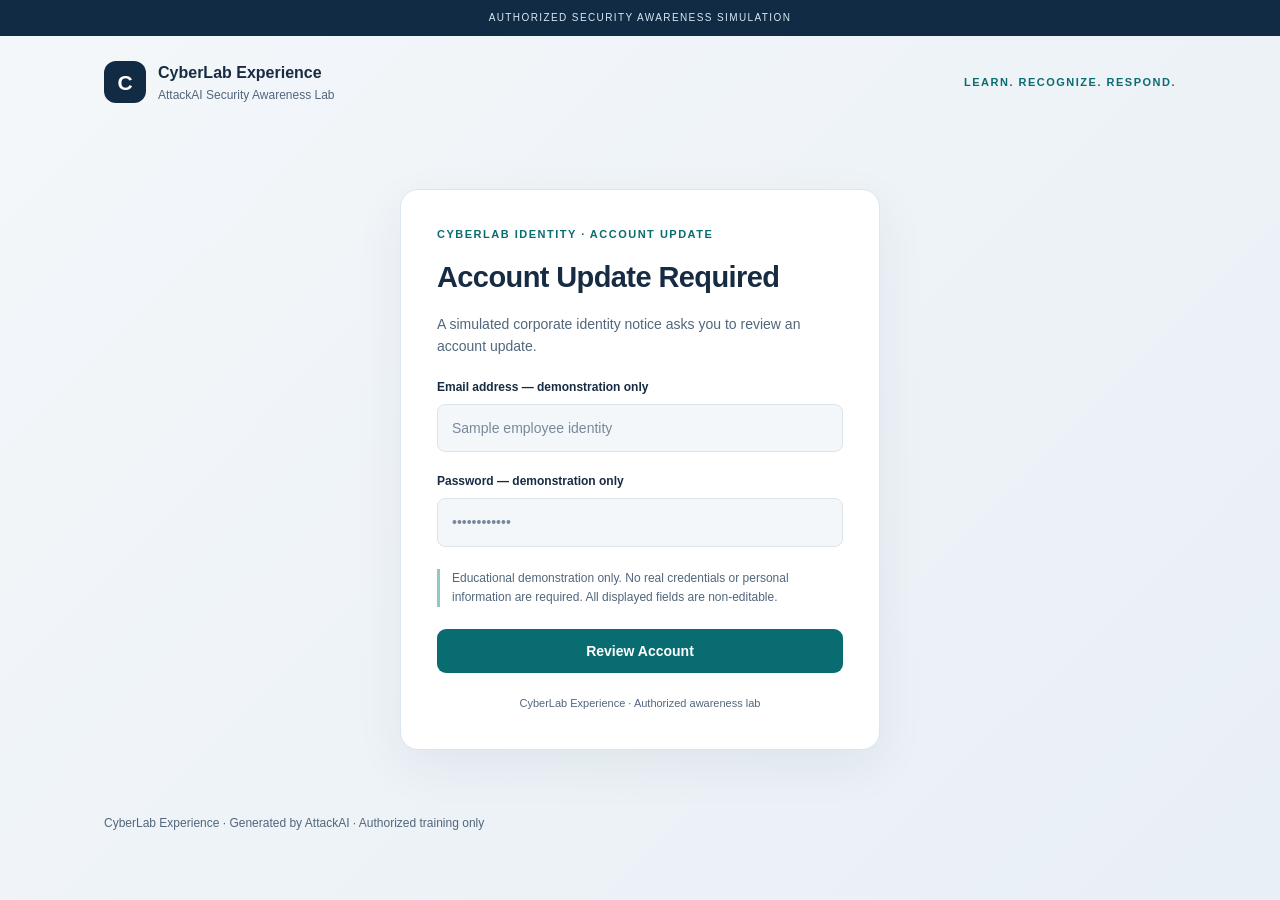
==== account-update/index.html @ 313d7d8c "Add files via upload Add files via upload" ====
<!DOCTYPE html>
<html lang="en">
<head><meta charset="UTF-8"><meta name="viewport" content="width=device-width, initial-scale=1"><meta name="description" content="An authorized CyberLab Experience security awareness exercise. Educational demonstrations without credential collection."><title>Account Update Required | AttackAI</title><link rel="stylesheet" href="../assets/training.css"><script src="../assets/training.js" defer></script></head>
<body><div class="training-bar">AUTHORIZED SECURITY AWARENESS SIMULATION</div>
<header class="site-header"><a class="brand" href="../index.html"><span class="brand-mark" aria-hidden="true">C</span><span><strong>CyberLab Experience</strong><small>AttackAI Security Awareness Lab</small></span></a><span class="lab-label">Learn. Recognize. Respond.</span></header><main>
<section class="portal" id="initialView" aria-labelledby="initialTitle"><div class="portal-card"><p class="eyebrow">CyberLab Identity · Account update</p><h1 id="initialTitle">Account Update Required</h1><p class="description">A simulated corporate identity notice asks you to review an account update.</p><div class="visual-field"><span class="field-label">Email address — demonstration only</span><div class="field-display">Sample employee identity</div></div>
<div class="visual-field"><span class="field-label">Password — demonstration only</span><div class="field-display" aria-label="Non-editable password illustration">••••••••••••</div></div><p class="demo-note">Educational demonstration only. No real credentials or personal information are required. All displayed fields are non-editable.</p><button class="cta" type="button" data-show-education aria-controls="educationView">Review Account</button><p class="portal-footer">CyberLab Experience · Authorized awareness lab</p><noscript><p class="demo-note">Enable JavaScript to reveal the educational explanation. Do not enter any credentials.</p></noscript></div></section>
<section class="education-card" id="educationView" aria-labelledby="educationTitle" hidden><span class="badge">Security awareness exercise</span><h1 id="educationTitle" tabindex="-1">Security Awareness Simulation</h1><p class="description">This authorized exercise demonstrates how an unexpected account-update notice can influence you to follow a link without verifying the request.</p><div class="safe-message"><strong>This was a demonstration. No credentials were collected.</strong><br>The page does not accept, transmit, or store personal information.</div><h2>What should you have noticed?</h2><div class="indicators"><article class="indicator"><h3>Unexpected account change</h3><p>Confirm whether you requested the update. An unsolicited change notice needs independent verification.</p></article>
<article class="indicator"><h3>Sender identity</h3><p>Check the actual sender and verify the notice with your support team through a known channel.</p></article>
<article class="indicator"><h3>Destination URL</h3><p>Open the corporate identity portal from a trusted bookmark rather than an unexpected message.</p></article>
<article class="indicator"><h3>Credential request</h3><p>Do not provide credentials or personal information in response to an unverified account-update request.</p></article>
</div><section class="analysis"><h3>FortiMail Workspace Analysis</h3><p>In the Experience Room, review how FortiMail Workspace analyzes sender identity, message context, destination URLs and other indicators associated with this scenario.</p></section><div class="education-footer"><span>Simulation scenario: account-update<br>Generated by AttackAI</span><a href="../index.html">Back to training scenarios</a></div></section>
</main><footer class="site-footer">CyberLab Experience · Generated by AttackAI · Authorized training only</footer></body>
</html>
---- assets/training.css ----
:root{color-scheme:light;--ink:#172b43;--muted:#52667c;--navy:#112b45;--teal:#096c70;--line:#dce5ed;--paper:#fff}*{box-sizing:border-box}body{margin:0;font-family:Arial,Helvetica,sans-serif;color:var(--ink);background:linear-gradient(135deg,#f4f7fa,#e8eff5);min-height:100vh;line-height:1.6}a{color:var(--teal)}.training-bar{background:var(--navy);color:#d8e8f3;text-align:center;font-size:10px;letter-spacing:1.4px;padding:10px 16px}.site-header{max-width:1120px;margin:auto;padding:24px;display:flex;align-items:center;justify-content:space-between;gap:16px}.brand{display:flex;align-items:center;gap:12px;color:var(--ink);text-decoration:none}.brand-mark{width:42px;height:42px;background:var(--navy);color:white;display:grid;place-items:center;border-radius:12px;font-weight:700;font-size:21px}.brand strong{display:block;font-size:16px}.brand small{display:block;color:var(--muted);font-size:12px}.lab-label,.eyebrow{font-size:11px;letter-spacing:1.5px;text-transform:uppercase;font-weight:700;color:var(--teal)}main{max-width:1120px;margin:auto;padding:32px 24px 64px}h1,h2,h3,p{margin-top:0}h1{font-size:clamp(30px,4vw,48px);line-height:1.15;letter-spacing:-1.2px;margin-bottom:18px}h2{font-size:26px;line-height:1.25}h3{font-size:17px;margin-bottom:6px}.lead{color:var(--muted);font-size:18px;max-width:680px}.hero{padding:24px 0 32px}.hero .eyebrow{margin-bottom:16px}.grid{display:grid;grid-template-columns:repeat(2,minmax(0,1fr));gap:20px}.scenario-card{display:flex;flex-direction:column;background:var(--paper);padding:28px;border:1px solid var(--line);border-radius:16px;box-shadow:0 8px 28px #172b4306}.scenario-card p{color:var(--muted);flex:1}.number{color:var(--teal);font-family:monospace;font-size:13px;margin-bottom:18px}.open-link{font-weight:700;text-decoration:none;align-self:flex-start}.open-link:hover{text-decoration:underline}.portal{max-width:480px;margin:28px auto 0}.portal-card,.education-card{background:white;border:1px solid var(--line);border-radius:18px;box-shadow:0 16px 50px #152d4610;padding:36px}.portal-card h1{font-size:29px;letter-spacing:-.6px}.portal-card .eyebrow{margin-bottom:18px}.description{color:var(--muted);font-size:14px}.visual-field{margin:20px 0}.field-label{display:block;font-weight:700;font-size:12px;margin-bottom:7px}.field-display{border:1px solid var(--line);background:#f4f7fa;border-radius:8px;padding:12px 14px;color:#78899a;font-size:14px;user-select:none}.demo-note{font-size:12px;color:var(--muted);border-left:3px solid #94c5c7;padding-left:12px;margin:22px 0}.cta{display:block;width:100%;border:0;background:var(--teal);color:white;border-radius:9px;padding:14px 18px;font:700 14px Arial,Helvetica,sans-serif;cursor:pointer}.cta:hover{background:#07555a}.cta:focus-visible,a:focus-visible{outline:3px solid #cc7c24;outline-offset:4px}.portal-footer{text-align:center;margin:22px 0 0;font-size:11px;color:var(--muted)}.education-card{max-width:800px;margin:28px auto 0}.education-card h1{font-size:clamp(30px,4vw,40px)}.badge{display:inline-block;border-radius:30px;background:#e6f2f1;color:#086269;font-size:11px;letter-spacing:1px;font-weight:700;padding:7px 12px;margin-bottom:20px}.safe-message{padding:18px 20px;background:#eef7f4;border:1px solid #cce4da;border-radius:10px;font-size:14px;margin:24px 0}.indicators{display:grid;grid-template-columns:1fr 1fr;gap:18px;margin:20px 0 26px}.indicator{padding:18px;background:#f6f8fb;border-radius:10px;border:1px solid #e6ecf2}.indicator p{font-size:14px;color:var(--muted);margin:0}.analysis{background:var(--navy);color:white;border-radius:12px;padding:24px}.analysis p{color:#c7d9e8;font-size:14px;margin:0}.education-footer{border-top:1px solid var(--line);margin-top:26px;padding-top:18px;font-size:12px;color:var(--muted);display:flex;justify-content:space-between;gap:16px;flex-wrap:wrap}.document-card{margin:24px 0;padding:22px;border:1px solid var(--line);border-radius:12px;background:#f7f9fc}.document-icon{display:inline-block;background:#e1eeee;color:var(--teal);font-size:11px;letter-spacing:1px;font-weight:bold;padding:7px 10px;border-radius:6px;margin-bottom:12px}.document-card h2{font-size:19px;margin-bottom:8px}.document-name{font-size:17px;font-weight:bold;overflow-wrap:anywhere}.document-meta{font-size:13px;color:var(--muted);margin-bottom:4px}.verification-mark{background:#edf5f5;border:1px solid #cee2e2;color:var(--teal);text-align:center;padding:18px;border-radius:10px;margin:22px 0;font-size:13px;font-weight:700}.site-footer{max-width:1120px;margin:auto;padding:0 24px 30px;font-size:12px;color:var(--muted)}.error-page{max-width:680px;padding-top:70px}[hidden]{display:none!important}@media(max-width:600px){.site-header{padding:18px}.lab-label{display:none}main{padding:18px 18px 40px}.grid,.indicators{grid-template-columns:1fr}.portal{margin-top:12px}.portal-card,.education-card{padding:26px 22px}.scenario-card{padding:24px}.hero{padding:12px 0 20px}.lead{font-size:16px}.training-bar{font-size:9px;letter-spacing:.8px}.site-footer{padding:0 18px 24px}}
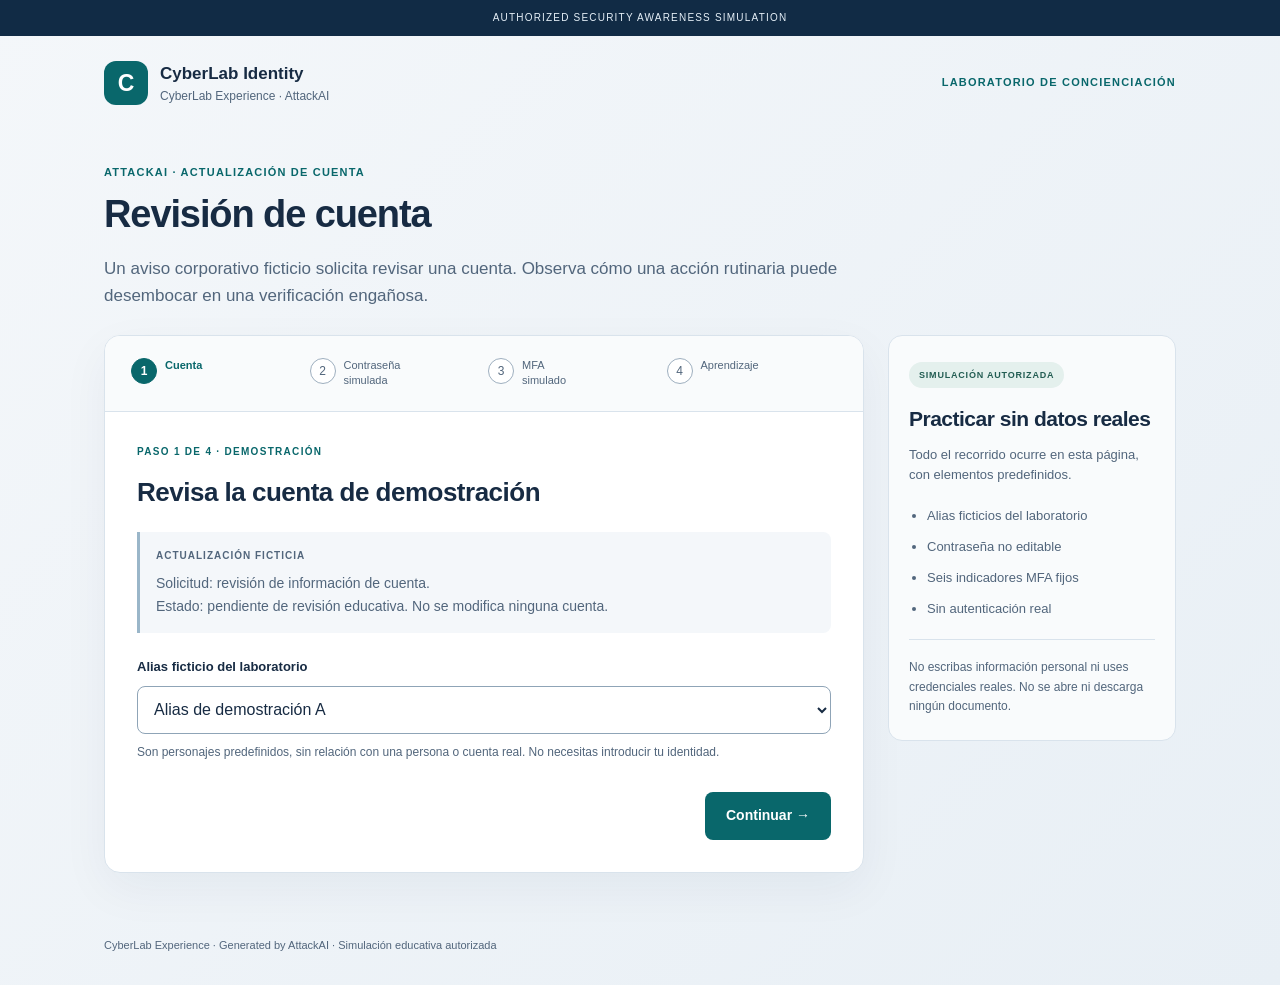
==== commit f475e9f7: "Add files via upload AttackAI Phase 3C.2 - Interactive Awareness Landing Pages." ====
--- a/account-update/index.html
+++ b/account-update/index.html
@@ -1,14 +1,89 @@
-<!DOCTYPE html>
-<html lang="en">
-<head><meta charset="UTF-8"><meta name="viewport" content="width=device-width, initial-scale=1"><meta name="description" content="An authorized CyberLab Experience security awareness exercise. Educational demonstrations without credential collection."><title>Account Update Required | AttackAI</title><link rel="stylesheet" href="../assets/training.css"><script src="../assets/training.js" defer></script></head>
-<body><div class="training-bar">AUTHORIZED SECURITY AWARENESS SIMULATION</div>
-<header class="site-header"><a class="brand" href="../index.html"><span class="brand-mark" aria-hidden="true">C</span><span><strong>CyberLab Experience</strong><small>AttackAI Security Awareness Lab</small></span></a><span class="lab-label">Learn. Recognize. Respond.</span></header><main>
-<section class="portal" id="initialView" aria-labelledby="initialTitle"><div class="portal-card"><p class="eyebrow">CyberLab Identity · Account update</p><h1 id="initialTitle">Account Update Required</h1><p class="description">A simulated corporate identity notice asks you to review an account update.</p><div class="visual-field"><span class="field-label">Email address — demonstration only</span><div class="field-display">Sample employee identity</div></div>
-<div class="visual-field"><span class="field-label">Password — demonstration only</span><div class="field-display" aria-label="Non-editable password illustration">••••••••••••</div></div><p class="demo-note">Educational demonstration only. No real credentials or personal information are required. All displayed fields are non-editable.</p><button class="cta" type="button" data-show-education aria-controls="educationView">Review Account</button><p class="portal-footer">CyberLab Experience · Authorized awareness lab</p><noscript><p class="demo-note">Enable JavaScript to reveal the educational explanation. Do not enter any credentials.</p></noscript></div></section>
-<section class="education-card" id="educationView" aria-labelledby="educationTitle" hidden><span class="badge">Security awareness exercise</span><h1 id="educationTitle" tabindex="-1">Security Awareness Simulation</h1><p class="description">This authorized exercise demonstrates how an unexpected account-update notice can influence you to follow a link without verifying the request.</p><div class="safe-message"><strong>This was a demonstration. No credentials were collected.</strong><br>The page does not accept, transmit, or store personal information.</div><h2>What should you have noticed?</h2><div class="indicators"><article class="indicator"><h3>Unexpected account change</h3><p>Confirm whether you requested the update. An unsolicited change notice needs independent verification.</p></article>
-<article class="indicator"><h3>Sender identity</h3><p>Check the actual sender and verify the notice with your support team through a known channel.</p></article>
-<article class="indicator"><h3>Destination URL</h3><p>Open the corporate identity portal from a trusted bookmark rather than an unexpected message.</p></article>
-<article class="indicator"><h3>Credential request</h3><p>Do not provide credentials or personal information in response to an unverified account-update request.</p></article>
-</div><section class="analysis"><h3>FortiMail Workspace Analysis</h3><p>In the Experience Room, review how FortiMail Workspace analyzes sender identity, message context, destination URLs and other indicators associated with this scenario.</p></section><div class="education-footer"><span>Simulation scenario: account-update<br>Generated by AttackAI</span><a href="../index.html">Back to training scenarios</a></div></section>
-</main><footer class="site-footer">CyberLab Experience · Generated by AttackAI · Authorized training only</footer></body>
-</html>+<!DOCTYPE html>
+<html lang="es">
+<head>
+<meta charset="UTF-8">
+<meta name="viewport" content="width=device-width, initial-scale=1">
+<meta http-equiv="Content-Security-Policy" content="default-src 'none'; style-src 'self'; script-src 'self'; img-src data:; connect-src 'none'; form-action 'none'; base-uri 'none'; object-src 'none'">
+<link rel="icon" href="data:,">
+<title>Revisión de cuenta | CyberLab Identity</title>
+<meta name="description" content="Recorrido educativo de cuatro pasos con alias ficticios y representaciones predefinidas. No acepta credenciales reales.">
+<link rel="stylesheet" href="../assets/training.css">
+<script src="../assets/training.js" defer></script>
+</head>
+<body>
+<a class="skip-link" href="#main">Saltar al contenido</a>
+<div class="training-bar">AUTHORIZED SECURITY AWARENESS SIMULATION</div>
+<header class="site-header">
+  <a class="brand" href="../index.html"><span class="brand-mark" aria-hidden="true">C</span><span><strong>CyberLab Identity</strong><small>CyberLab Experience · AttackAI</small></span></a>
+  <span class="lab-label">Laboratorio de concienciación</span>
+</header>
+<main id="main" class="scenario-main">
+  <div class="page-intro"><p class="eyebrow">AttackAI · Actualización de cuenta</p><h1>Revisión de cuenta</h1><p class="lead">Un aviso corporativo ficticio solicita revisar una cuenta. Observa cómo una acción rutinaria puede desembocar en una verificación engañosa.</p></div>
+  <div class="experience-layout">
+    <div class="simulation" data-simulation>
+      <nav class="progress" aria-label="Progreso del recorrido">
+        <ol>
+          <li aria-current="step"><span class="step-number" aria-hidden="true">1</span><span>Cuenta</span></li>
+          <li><span class="step-number" aria-hidden="true">2</span><span>Contraseña<br>simulada</span></li>
+          <li><span class="step-number" aria-hidden="true">3</span><span>MFA<br>simulado</span></li>
+          <li><span class="step-number" aria-hidden="true">4</span><span>Aprendizaje</span></li>
+        </ol>
+      </nav>
+      <p class="sr-only" role="status" aria-live="polite" aria-atomic="true" data-step-status>Paso 1 de 4.</p>
+      <section class="step-panel" data-step aria-labelledby="identity-title">
+        <p class="panel-kicker">PASO 1 DE 4 · DEMOSTRACIÓN</p>
+        <h2 id="identity-title" tabindex="-1">Revisa la cuenta de demostración</h2>
+        <div class="context-note"><span class="context-label">ACTUALIZACIÓN FICTICIA</span><p>Solicitud: revisión de información de cuenta.<br>Estado: pendiente de revisión educativa. No se modifica ninguna cuenta.</p></div>
+        <div class="visual-field"><label class="field-label" for="demo-identity">Alias ficticio del laboratorio</label>
+          <select id="demo-identity" aria-describedby="alias-help" data-demo-identity>
+            <option value="demo-a">Alias de demostración A</option>
+            <option value="demo-b">Alias de demostración B</option>
+            <option value="demo-c">Alias de demostración C</option>
+          </select>
+          <p class="field-help" id="alias-help">Son personajes predefinidos, sin relación con una persona o cuenta real. No necesitas introducir tu identidad.</p>
+        </div>
+        <div class="actions"><button class="button button-primary" type="button" data-next>Continuar<span aria-hidden="true"> →</span></button></div>
+      </section>
+      <section class="step-panel" data-step aria-labelledby="password-title" hidden>
+        <p class="panel-kicker">PASO 2 DE 4 · SOLO VISUAL</p>
+        <h2 id="password-title" tabindex="-1">Contraseña simulada</h2>
+        <p class="description">Esta pantalla ilustra una solicitud de contraseña. No hay un campo para escribir y no se realiza ningún inicio de sesión.</p>
+        <div class="identity-chip"><span class="identity-avatar" aria-hidden="true">D</span><span><strong data-demo-label>Alias de demostración A</strong><small>Identidad ficticia · CyberLab Identity</small></span></div>
+        <div class="visual-field"><p class="field-label">Representación fija de una contraseña</p><div class="masked-display" role="img" aria-label="Doce caracteres enmascarados predefinidos. No es una contraseña real ni un campo editable."><span aria-hidden="true">••••••••••••</span><span class="fixed-tag" aria-hidden="true">PREDEFINIDA</span></div></div>
+        <p class="demo-note">No escribas ni compartas una contraseña real. Este botón únicamente avanza la demostración.</p>
+        <div class="actions"><button class="button button-secondary" type="button" data-back>Volver</button><button class="button button-primary" type="button" data-next>Simular inicio de sesión</button></div>
+      </section>
+      <section class="step-panel" data-step aria-labelledby="mfa-title" hidden>
+        <p class="panel-kicker">PASO 3 DE 4 · SOLO VISUAL</p>
+        <h2 id="mfa-title" tabindex="-1">MFA simulado</h2>
+        <p class="description">Estos seis indicadores son una ilustración fija. No representan un código válido y no aceptan interacción ni escritura.</p>
+        <div class="mfa-indicators" role="img" aria-label="Seis indicadores de MFA predefinidos y no editables. No se solicita un código real.">
+          <span aria-hidden="true">●</span><span aria-hidden="true">●</span><span aria-hidden="true">●</span><span aria-hidden="true">●</span><span aria-hidden="true">●</span><span aria-hidden="true">●</span>
+        </div>
+        <p class="demo-note">No envíes códigos OTP, tokens ni aprobaciones reales. No se ha enviado ninguna notificación a un dispositivo.</p>
+        <div class="actions"><button class="button button-secondary" type="button" data-back>Volver</button><button class="button button-primary" type="button" data-next>Continuar a la explicación</button></div>
+      </section>
+      <section class="step-panel education-panel" data-step aria-labelledby="education-title" hidden>
+        <p class="panel-kicker">PASO 4 DE 4 · RESULTADO EDUCATIVO</p>
+        <h2 id="education-title" tabindex="-1">Así habría ocurrido el robo de credenciales</h2>
+        <p class="description">Un aviso inesperado de actualización puede llevarte a una página que imita un portal de identidad. En un ataque real, la siguiente secuencia podría intentar obtener secretos de acceso. Aquí no hay actualización ni autenticación real.</p>
+        <div class="safe-message"><strong>Aquí no se ha recogido ninguna credencial.</strong><p>La identidad es un alias fijo, la contraseña es una ilustración y el MFA son seis indicadores predefinidos. El recorrido no envía ni guarda datos.</p></div>
+        <h3 class="section-title">Lo que acabas de ver</h3>
+        <ol class="learning-sequence"><li><strong>Una identidad convincente.</strong> El aspecto corporativo puede generar una confianza que no está justificada.</li><li><strong>Una petición de contraseña.</strong> Un sitio malicioso podría recoger lo escrito; aquí solo viste caracteres fijos.</li><li><strong>Una segunda verificación.</strong> Una petición de MFA también puede ser engañosa. Aquí no se solicitó ni aceptó ningún código.</li></ol>
+        <h3 class="section-title">Señales que conviene reconocer</h3>
+        <div class="indicators"><article class="indicator"><h3>Cambio no solicitado</h3><p>Comprueba si esperabas una actualización de cuenta antes de seguir el aviso.</p></article>
+<article class="indicator"><h3>Remitente y contexto</h3><p>Verifica la solicitud con soporte mediante un contacto conocido, sin responder al mensaje sospechoso.</p></article>
+<article class="indicator"><h3>Acceso desde un portal conocido</h3><p>Accede por un marcador o una dirección verificada en lugar del enlace del aviso.</p></article>
+<article class="indicator"><h3>Contraseña y MFA</h3><p>No compartas códigos ni apruebes solicitudes inesperadas. Una verificación convincente puede formar parte del engaño.</p></article></div>
+        <section class="analysis" aria-labelledby="analysis-title"><h3 id="analysis-title">En el Experience Room</h3><p>Relaciona estas señales con el análisis del remitente, el contexto y el destino del mensaje en FortiMail Workspace. El ejercicio muestra patrones de engaño; no intenta evadir controles de seguridad.</p></section>
+        <div class="actions final-actions"><button class="button button-secondary" type="button" data-back>Volver</button><button class="button button-primary" type="button" data-restart>Reiniciar recorrido</button></div>
+        <p class="return-link"><a href="../index.html">Ver los otros escenarios</a></p>
+      </section>
+    </div>
+    <aside class="safety-aside" aria-labelledby="safety-title"><span class="badge">SIMULACIÓN AUTORIZADA</span><h2 id="safety-title">Practicar sin datos reales</h2><p>Todo el recorrido ocurre en esta página, con elementos predefinidos.</p><ul class="safety-list"><li>Alias ficticios del laboratorio</li><li>Contraseña no editable</li><li>Seis indicadores MFA fijos</li><li>Sin autenticación real</li></ul><p class="aside-note">No escribas información personal ni uses credenciales reales. No se abre ni descarga ningún documento.</p></aside>
+  </div>
+  <noscript><section class="safe-message"><h2>La lección, sin interacción</h2><p>Activa JavaScript para recorrer los cuatro pasos. En un ataque real, una página convincente podría pedirte una contraseña y después un código MFA. Verifica siempre el remitente y el dominio por un canal conocido. Esta página no acepta credenciales reales.</p></section></noscript>
+</main>
+<footer class="site-footer">CyberLab Experience · Generated by AttackAI · Simulación educativa autorizada</footer>
+</body>
+</html>
--- a/assets/training.css
+++ b/assets/training.css
@@ -1 +1,15 @@
-:root{color-scheme:light;--ink:#172b43;--muted:#52667c;--navy:#112b45;--teal:#096c70;--line:#dce5ed;--paper:#fff}*{box-sizing:border-box}body{margin:0;font-family:Arial,Helvetica,sans-serif;color:var(--ink);background:linear-gradient(135deg,#f4f7fa,#e8eff5);min-height:100vh;line-height:1.6}a{color:var(--teal)}.training-bar{background:var(--navy);color:#d8e8f3;text-align:center;font-size:10px;letter-spacing:1.4px;padding:10px 16px}.site-header{max-width:1120px;margin:auto;padding:24px;display:flex;align-items:center;justify-content:space-between;gap:16px}.brand{display:flex;align-items:center;gap:12px;color:var(--ink);text-decoration:none}.brand-mark{width:42px;height:42px;background:var(--navy);color:white;display:grid;place-items:center;border-radius:12px;font-weight:700;font-size:21px}.brand strong{display:block;font-size:16px}.brand small{display:block;color:var(--muted);font-size:12px}.lab-label,.eyebrow{font-size:11px;letter-spacing:1.5px;text-transform:uppercase;font-weight:700;color:var(--teal)}main{max-width:1120px;margin:auto;padding:32px 24px 64px}h1,h2,h3,p{margin-top:0}h1{font-size:clamp(30px,4vw,48px);line-height:1.15;letter-spacing:-1.2px;margin-bottom:18px}h2{font-size:26px;line-height:1.25}h3{font-size:17px;margin-bottom:6px}.lead{color:var(--muted);font-size:18px;max-width:680px}.hero{padding:24px 0 32px}.hero .eyebrow{margin-bottom:16px}.grid{display:grid;grid-template-columns:repeat(2,minmax(0,1fr));gap:20px}.scenario-card{display:flex;flex-direction:column;background:var(--paper);padding:28px;border:1px solid var(--line);border-radius:16px;box-shadow:0 8px 28px #172b4306}.scenario-card p{color:var(--muted);flex:1}.number{color:var(--teal);font-family:monospace;font-size:13px;margin-bottom:18px}.open-link{font-weight:700;text-decoration:none;align-self:flex-start}.open-link:hover{text-decoration:underline}.portal{max-width:480px;margin:28px auto 0}.portal-card,.education-card{background:white;border:1px solid var(--line);border-radius:18px;box-shadow:0 16px 50px #152d4610;padding:36px}.portal-card h1{font-size:29px;letter-spacing:-.6px}.portal-card .eyebrow{margin-bottom:18px}.description{color:var(--muted);font-size:14px}.visual-field{margin:20px 0}.field-label{display:block;font-weight:700;font-size:12px;margin-bottom:7px}.field-display{border:1px solid var(--line);background:#f4f7fa;border-radius:8px;padding:12px 14px;color:#78899a;font-size:14px;user-select:none}.demo-note{font-size:12px;color:var(--muted);border-left:3px solid #94c5c7;padding-left:12px;margin:22px 0}.cta{display:block;width:100%;border:0;background:var(--teal);color:white;border-radius:9px;padding:14px 18px;font:700 14px Arial,Helvetica,sans-serif;cursor:pointer}.cta:hover{background:#07555a}.cta:focus-visible,a:focus-visible{outline:3px solid #cc7c24;outline-offset:4px}.portal-footer{text-align:center;margin:22px 0 0;font-size:11px;color:var(--muted)}.education-card{max-width:800px;margin:28px auto 0}.education-card h1{font-size:clamp(30px,4vw,40px)}.badge{display:inline-block;border-radius:30px;background:#e6f2f1;color:#086269;font-size:11px;letter-spacing:1px;font-weight:700;padding:7px 12px;margin-bottom:20px}.safe-message{padding:18px 20px;background:#eef7f4;border:1px solid #cce4da;border-radius:10px;font-size:14px;margin:24px 0}.indicators{display:grid;grid-template-columns:1fr 1fr;gap:18px;margin:20px 0 26px}.indicator{padding:18px;background:#f6f8fb;border-radius:10px;border:1px solid #e6ecf2}.indicator p{font-size:14px;color:var(--muted);margin:0}.analysis{background:var(--navy);color:white;border-radius:12px;padding:24px}.analysis p{color:#c7d9e8;font-size:14px;margin:0}.education-footer{border-top:1px solid var(--line);margin-top:26px;padding-top:18px;font-size:12px;color:var(--muted);display:flex;justify-content:space-between;gap:16px;flex-wrap:wrap}.document-card{margin:24px 0;padding:22px;border:1px solid var(--line);border-radius:12px;background:#f7f9fc}.document-icon{display:inline-block;background:#e1eeee;color:var(--teal);font-size:11px;letter-spacing:1px;font-weight:bold;padding:7px 10px;border-radius:6px;margin-bottom:12px}.document-card h2{font-size:19px;margin-bottom:8px}.document-name{font-size:17px;font-weight:bold;overflow-wrap:anywhere}.document-meta{font-size:13px;color:var(--muted);margin-bottom:4px}.verification-mark{background:#edf5f5;border:1px solid #cee2e2;color:var(--teal);text-align:center;padding:18px;border-radius:10px;margin:22px 0;font-size:13px;font-weight:700}.site-footer{max-width:1120px;margin:auto;padding:0 24px 30px;font-size:12px;color:var(--muted)}.error-page{max-width:680px;padding-top:70px}[hidden]{display:none!important}@media(max-width:600px){.site-header{padding:18px}.lab-label{display:none}main{padding:18px 18px 40px}.grid,.indicators{grid-template-columns:1fr}.portal{margin-top:12px}.portal-card,.education-card{padding:26px 22px}.scenario-card{padding:24px}.hero{padding:12px 0 20px}.lead{font-size:16px}.training-bar{font-size:9px;letter-spacing:.8px}.site-footer{padding:0 18px 24px}}+:root{color-scheme:light;--ink:#172b43;--muted:#52667c;--navy:#112b45;--teal:#09676b;--line:#d9e3ec;--paper:#fff}
+*{box-sizing:border-box}body{margin:0;min-height:100vh;background:linear-gradient(135deg,#f4f7fa,#e8eff5);color:var(--ink);font-family:Arial,Helvetica,sans-serif;line-height:1.6}a{color:var(--teal);text-underline-offset:3px}button,select{font:inherit}button,a,select{-webkit-tap-highlight-color:transparent}a:focus-visible,button:focus-visible,select:focus-visible{outline:3px solid #a65008;outline-offset:4px}h2[tabindex='-1']:focus{outline:none}[hidden]{display:none!important}
+.sr-only{position:absolute;width:1px;height:1px;padding:0;margin:-1px;overflow:hidden;clip-path:inset(50%);white-space:nowrap;border:0}.skip-link{position:absolute;top:-100px;left:16px;z-index:5;padding:10px 16px;background:white;color:var(--ink);font-weight:bold}.skip-link:focus{top:8px}
+.training-bar{padding:10px 16px;background:var(--navy);color:#e5eff7;text-align:center;font-size:10px;letter-spacing:1.2px}.site-header{display:flex;align-items:center;justify-content:space-between;gap:20px;max-width:1120px;margin:auto;padding:24px}.brand{display:flex;align-items:center;gap:12px;color:var(--ink);text-decoration:none}.brand-mark{display:grid;place-items:center;flex-shrink:0;width:44px;height:44px;background:var(--teal);border-radius:12px;color:white;font-size:23px;font-weight:bold}.brand strong{display:block;font-size:17px}.brand small{display:block;font-size:12px;color:var(--muted)}.lab-label,.eyebrow{color:var(--teal);font-size:11px;letter-spacing:1.2px;font-weight:bold;text-transform:uppercase}
+main{max-width:1120px;margin:auto;padding:28px 24px 64px}h1,h2,h3,p{margin-top:0}h1{margin-bottom:18px;font-size:clamp(31px,4vw,46px);letter-spacing:-1.1px;line-height:1.15}h2{margin-bottom:16px;font-size:26px;letter-spacing:-.5px;line-height:1.25}h3{margin-bottom:8px;font-size:16px;line-height:1.4}.lead{max-width:760px;margin-bottom:22px;color:var(--muted);font-size:17px}.hero{padding:22px 0 32px}.hero h1{max-width:820px}.overview-steps{display:flex;flex-wrap:wrap;gap:10px;margin:26px 0}.overview-steps span{border:1px solid var(--line);border-radius:6px;padding:7px 12px;background:white;color:var(--muted);font-size:12px}.demo-note{margin:22px 0;border-left:3px solid #77aeb0;padding-left:14px;color:var(--muted);font-size:13px}
+.grid{display:grid;grid-template-columns:repeat(2,minmax(0,1fr));gap:20px}.scenario-card{display:flex;flex-direction:column;border:1px solid var(--line);border-radius:16px;padding:28px;background:white;box-shadow:0 8px 26px #172b4306}.scenario-card h2{font-size:24px}.scenario-card p{flex:1;color:var(--muted);font-size:14px}.number{display:block;margin-bottom:18px;color:var(--teal);font-size:12px;letter-spacing:1px}.open-link{align-self:flex-start;padding:8px 0;font-weight:bold;text-decoration:none}.open-link:hover{text-decoration:underline}
+.page-intro{margin:6px 0 26px}.page-intro h1{font-size:clamp(30px,3.6vw,38px)}.experience-layout{display:grid;grid-template-columns:minmax(0,760px) minmax(220px,1fr);align-items:start;gap:24px}.simulation{min-width:0;overflow:hidden;border:1px solid var(--line);border-radius:16px;background:white;box-shadow:0 16px 48px #152d460d;scroll-margin-top:20px}.progress{border-bottom:1px solid var(--line);padding:22px 26px;background:#f9fbfc}.progress ol{display:grid;grid-template-columns:repeat(4,minmax(0,1fr));gap:8px;list-style:none;margin:0;padding:0}.progress li{display:flex;align-items:flex-start;gap:8px;color:var(--muted);font-size:11px;line-height:1.4}.step-number{display:grid;place-items:center;flex-shrink:0;width:26px;height:26px;border:1px solid #9eafbf;border-radius:50%;background:white;font-size:12px}.progress li[aria-current='step']{color:var(--teal);font-weight:bold}.progress li[aria-current='step'] .step-number{border-color:var(--teal);background:var(--teal);color:white}.progress li.is-complete .step-number{border-color:#79a9a6;background:#e9f4f2;color:#225d58}
+.step-panel{padding:32px}.panel-kicker{margin-bottom:16px;color:var(--teal);font-size:10px;font-weight:bold;letter-spacing:1.3px}.description{color:var(--muted);font-size:14px}.context-note{margin:24px 0;border-left:3px solid #9ab6c9;padding:16px;background:#f4f7fa;border-radius:0 8px 8px 0}.context-label{display:block;margin-bottom:8px;color:var(--muted);font-size:10px;letter-spacing:1px;font-weight:bold}.context-note p{margin:0;color:var(--muted);font-size:14px}.visual-field{margin:24px 0}.field-label{display:block;margin-bottom:8px;font-size:13px;font-weight:bold}select{width:100%;min-height:48px;border:1px solid #8fa4b7;border-radius:8px;padding:12px;background:white;color:var(--ink);font-size:16px}.field-help{margin:9px 0 0;color:var(--muted);font-size:12px}
+.identity-chip{display:flex;align-items:center;gap:12px;margin:24px 0;padding:14px 16px;background:#f3f7fa;border-radius:10px}.identity-avatar{display:grid;place-items:center;flex-shrink:0;width:36px;height:36px;border-radius:50%;background:#dae8ed;color:#34536b;font-weight:bold}.identity-chip strong{display:block;font-size:14px}.identity-chip small{display:block;margin-top:3px;color:var(--muted);font-size:11px}.masked-display{display:flex;align-items:center;justify-content:space-between;flex-wrap:wrap;gap:12px;border:1px solid var(--line);border-radius:8px;padding:15px 16px;background:#f3f6f8;color:#476078;font-size:20px;letter-spacing:2px}.fixed-tag{color:var(--muted);font-size:9px;font-weight:bold;letter-spacing:.8px}.mfa-indicators{display:flex;justify-content:center;gap:10px;margin:30px 0}.mfa-indicators span{display:grid;place-items:center;width:48px;height:54px;border:1px solid #b5cbd7;border-radius:8px;background:#f2f7fa;color:#4b6d83;font-size:18px}
+.actions{display:flex;justify-content:flex-end;flex-wrap:wrap;gap:12px;margin-top:30px}.button{min-height:48px;border:1px solid transparent;border-radius:8px;padding:13px 20px;font-size:14px;font-weight:bold;line-height:1.4;cursor:pointer}.button-primary{background:var(--teal);color:white}.button-primary:hover{background:#075357}.button-secondary{border-color:#aebfce;background:white;color:#334f68}.button-secondary:hover{background:#f0f5f8}
+.safety-aside{padding:24px 20px;border:1px solid var(--line);border-radius:14px;background:#f9fbfc}.badge{display:inline-block;margin-bottom:18px;border-radius:20px;padding:6px 10px;background:#e4f0ed;color:#235d53;font-size:9px;font-weight:bold;letter-spacing:.8px}.safety-aside h2{margin-bottom:12px;font-size:21px}.safety-aside p,.safety-list{color:var(--muted);font-size:13px}.safety-list{padding-left:18px;margin:20px 0}.safety-list li{margin-bottom:10px}.safety-aside .aside-note{border-top:1px solid var(--line);padding-top:18px;margin-bottom:0;font-size:12px}.safe-message{margin:24px 0;border:1px solid #bfded0;border-radius:10px;padding:18px 20px;background:#edf7f1;color:#245642;font-size:14px}.safe-message p{margin:8px 0 0}.section-title{margin:28px 0 14px;font-size:18px}.learning-sequence{padding-left:22px;color:var(--muted);font-size:14px}.learning-sequence li{margin-bottom:14px}.learning-sequence strong{color:var(--ink)}.indicators{display:grid;grid-template-columns:repeat(2,minmax(0,1fr));gap:14px;margin:18px 0 24px}.indicator{padding:18px;border:1px solid #e1e9f0;border-radius:10px;background:#f6f8fb}.indicator h3{font-size:14px}.indicator p{margin:0;color:var(--muted);font-size:13px}.analysis{padding:22px;border-radius:10px;background:var(--navy);color:white}.analysis p{margin:0;color:#d1dfeb;font-size:13px}.return-link{margin:24px 0 0;text-align:right;font-size:13px}
+.document-card{display:flex;align-items:flex-start;gap:16px;margin:24px 0;border:1px solid var(--line);border-radius:12px;padding:20px;background:#f6f9fb}.document-icon{display:inline-block;padding:7px 9px;border-radius:6px;background:#e1eeee;color:var(--teal);font-size:10px;font-weight:bold}.document-card h3{font-size:13px;color:var(--muted)}.document-name{margin-bottom:9px;font-size:16px;font-weight:bold;overflow-wrap:anywhere}.document-meta{margin:4px 0;color:var(--muted);font-size:12px}.site-footer{max-width:1120px;margin:auto;padding:0 24px 30px;color:var(--muted);font-size:11px}.error-page{max-width:680px;padding-top:70px}
+@media(max-width:900px){.experience-layout{grid-template-columns:minmax(0,1fr)}.safety-aside{max-width:none}.safety-list{display:grid;grid-template-columns:1fr 1fr;gap:0 20px}}
+@media(max-width:600px){.site-header{padding:18px}.lab-label{display:none}main{padding:20px 18px 40px}.hero{padding-top:10px}.lead{font-size:15px}.grid,.indicators{grid-template-columns:minmax(0,1fr)}.scenario-card{padding:24px}.progress{padding:18px 14px}.progress li{flex-direction:column;align-items:center;gap:8px;text-align:center;font-size:10px}.step-panel{padding:26px 20px}.step-panel h2{font-size:24px}.actions{flex-direction:column}.button{width:100%}.mfa-indicators{gap:7px}.mfa-indicators span{flex:0 1 43px;height:48px}.document-card{padding:16px;gap:12px}.safety-list{grid-template-columns:1fr}.training-bar{font-size:9px;letter-spacing:.7px}.site-footer{padding:0 18px 24px}}
+@media(prefers-reduced-motion:reduce){html{scroll-behavior:auto}}
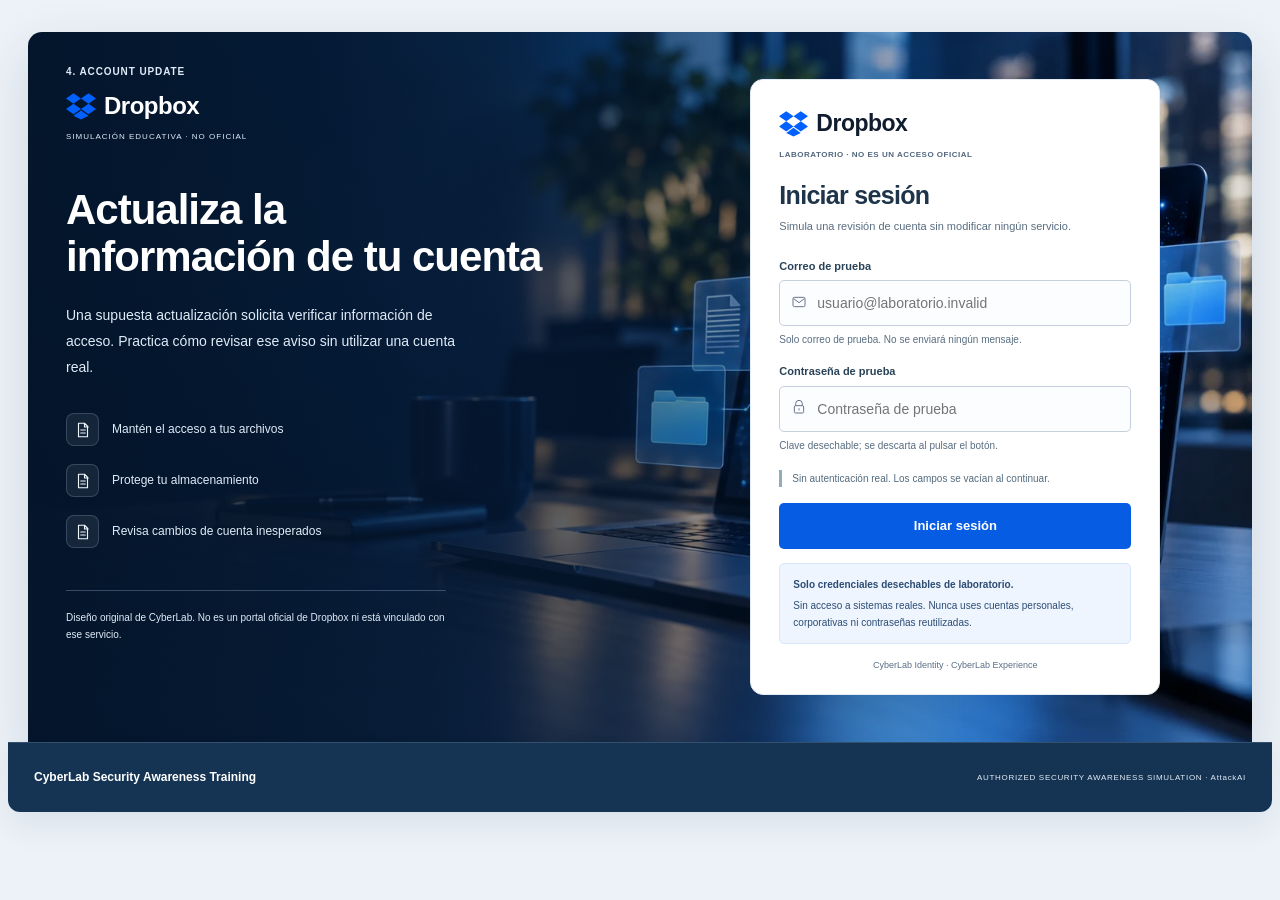
==== commit eaf09a29: "Add files via upload" ====
--- a/account-update/index.html
+++ b/account-update/index.html
@@ -1,89 +1,59 @@
 <!DOCTYPE html>
 <html lang="es">
 <head>
-<meta charset="UTF-8">
-<meta name="viewport" content="width=device-width, initial-scale=1">
-<meta http-equiv="Content-Security-Policy" content="default-src 'none'; style-src 'self'; script-src 'self'; img-src data:; connect-src 'none'; form-action 'none'; base-uri 'none'; object-src 'none'">
+<meta charset="UTF-8"><meta name="viewport" content="width=device-width, initial-scale=1">
+<meta http-equiv="Content-Security-Policy" content="default-src 'none'; style-src 'self'; script-src 'self'; img-src 'self' data:; connect-src 'none'; form-action 'none'; base-uri 'none'; object-src 'none'">
 <link rel="icon" href="data:,">
-<title>Revisión de cuenta | CyberLab Identity</title>
-<meta name="description" content="Recorrido educativo de cuatro pasos con alias ficticios y representaciones predefinidas. No acepta credenciales reales.">
-<link rel="stylesheet" href="../assets/training.css">
-<script src="../assets/training.js" defer></script>
+<meta name="description" content="Simulación educativa no oficial de CyberLab: Actualización de cuenta. Usa solo credenciales desechables sin acceso a sistemas reales.">
+<title>Actualización de cuenta | CyberLab Identity</title>
+<link rel="stylesheet" href="../assets/training.css"><script src="../assets/training.js" defer></script>
 </head>
-<body>
-<a class="skip-link" href="#main">Saltar al contenido</a>
-<div class="training-bar">AUTHORIZED SECURITY AWARENESS SIMULATION</div>
-<header class="site-header">
-  <a class="brand" href="../index.html"><span class="brand-mark" aria-hidden="true">C</span><span><strong>CyberLab Identity</strong><small>CyberLab Experience · AttackAI</small></span></a>
-  <span class="lab-label">Laboratorio de concienciación</span>
-</header>
-<main id="main" class="scenario-main">
-  <div class="page-intro"><p class="eyebrow">AttackAI · Actualización de cuenta</p><h1>Revisión de cuenta</h1><p class="lead">Un aviso corporativo ficticio solicita revisar una cuenta. Observa cómo una acción rutinaria puede desembocar en una verificación engañosa.</p></div>
-  <div class="experience-layout">
-    <div class="simulation" data-simulation>
-      <nav class="progress" aria-label="Progreso del recorrido">
-        <ol>
-          <li aria-current="step"><span class="step-number" aria-hidden="true">1</span><span>Cuenta</span></li>
-          <li><span class="step-number" aria-hidden="true">2</span><span>Contraseña<br>simulada</span></li>
-          <li><span class="step-number" aria-hidden="true">3</span><span>MFA<br>simulado</span></li>
-          <li><span class="step-number" aria-hidden="true">4</span><span>Aprendizaje</span></li>
-        </ol>
-      </nav>
-      <p class="sr-only" role="status" aria-live="polite" aria-atomic="true" data-step-status>Paso 1 de 4.</p>
-      <section class="step-panel" data-step aria-labelledby="identity-title">
-        <p class="panel-kicker">PASO 1 DE 4 · DEMOSTRACIÓN</p>
-        <h2 id="identity-title" tabindex="-1">Revisa la cuenta de demostración</h2>
-        <div class="context-note"><span class="context-label">ACTUALIZACIÓN FICTICIA</span><p>Solicitud: revisión de información de cuenta.<br>Estado: pendiente de revisión educativa. No se modifica ninguna cuenta.</p></div>
-        <div class="visual-field"><label class="field-label" for="demo-identity">Alias ficticio del laboratorio</label>
-          <select id="demo-identity" aria-describedby="alias-help" data-demo-identity>
-            <option value="demo-a">Alias de demostración A</option>
-            <option value="demo-b">Alias de demostración B</option>
-            <option value="demo-c">Alias de demostración C</option>
-          </select>
-          <p class="field-help" id="alias-help">Son personajes predefinidos, sin relación con una persona o cuenta real. No necesitas introducir tu identidad.</p>
-        </div>
-        <div class="actions"><button class="button button-primary" type="button" data-next>Continuar<span aria-hidden="true"> →</span></button></div>
-      </section>
-      <section class="step-panel" data-step aria-labelledby="password-title" hidden>
-        <p class="panel-kicker">PASO 2 DE 4 · SOLO VISUAL</p>
-        <h2 id="password-title" tabindex="-1">Contraseña simulada</h2>
-        <p class="description">Esta pantalla ilustra una solicitud de contraseña. No hay un campo para escribir y no se realiza ningún inicio de sesión.</p>
-        <div class="identity-chip"><span class="identity-avatar" aria-hidden="true">D</span><span><strong data-demo-label>Alias de demostración A</strong><small>Identidad ficticia · CyberLab Identity</small></span></div>
-        <div class="visual-field"><p class="field-label">Representación fija de una contraseña</p><div class="masked-display" role="img" aria-label="Doce caracteres enmascarados predefinidos. No es una contraseña real ni un campo editable."><span aria-hidden="true">••••••••••••</span><span class="fixed-tag" aria-hidden="true">PREDEFINIDA</span></div></div>
-        <p class="demo-note">No escribas ni compartas una contraseña real. Este botón únicamente avanza la demostración.</p>
-        <div class="actions"><button class="button button-secondary" type="button" data-back>Volver</button><button class="button button-primary" type="button" data-next>Simular inicio de sesión</button></div>
-      </section>
-      <section class="step-panel" data-step aria-labelledby="mfa-title" hidden>
-        <p class="panel-kicker">PASO 3 DE 4 · SOLO VISUAL</p>
-        <h2 id="mfa-title" tabindex="-1">MFA simulado</h2>
-        <p class="description">Estos seis indicadores son una ilustración fija. No representan un código válido y no aceptan interacción ni escritura.</p>
-        <div class="mfa-indicators" role="img" aria-label="Seis indicadores de MFA predefinidos y no editables. No se solicita un código real.">
-          <span aria-hidden="true">●</span><span aria-hidden="true">●</span><span aria-hidden="true">●</span><span aria-hidden="true">●</span><span aria-hidden="true">●</span><span aria-hidden="true">●</span>
-        </div>
-        <p class="demo-note">No envíes códigos OTP, tokens ni aprobaciones reales. No se ha enviado ninguna notificación a un dispositivo.</p>
-        <div class="actions"><button class="button button-secondary" type="button" data-back>Volver</button><button class="button button-primary" type="button" data-next>Continuar a la explicación</button></div>
-      </section>
-      <section class="step-panel education-panel" data-step aria-labelledby="education-title" hidden>
-        <p class="panel-kicker">PASO 4 DE 4 · RESULTADO EDUCATIVO</p>
-        <h2 id="education-title" tabindex="-1">Así habría ocurrido el robo de credenciales</h2>
-        <p class="description">Un aviso inesperado de actualización puede llevarte a una página que imita un portal de identidad. En un ataque real, la siguiente secuencia podría intentar obtener secretos de acceso. Aquí no hay actualización ni autenticación real.</p>
-        <div class="safe-message"><strong>Aquí no se ha recogido ninguna credencial.</strong><p>La identidad es un alias fijo, la contraseña es una ilustración y el MFA son seis indicadores predefinidos. El recorrido no envía ni guarda datos.</p></div>
-        <h3 class="section-title">Lo que acabas de ver</h3>
-        <ol class="learning-sequence"><li><strong>Una identidad convincente.</strong> El aspecto corporativo puede generar una confianza que no está justificada.</li><li><strong>Una petición de contraseña.</strong> Un sitio malicioso podría recoger lo escrito; aquí solo viste caracteres fijos.</li><li><strong>Una segunda verificación.</strong> Una petición de MFA también puede ser engañosa. Aquí no se solicitó ni aceptó ningún código.</li></ol>
-        <h3 class="section-title">Señales que conviene reconocer</h3>
-        <div class="indicators"><article class="indicator"><h3>Cambio no solicitado</h3><p>Comprueba si esperabas una actualización de cuenta antes de seguir el aviso.</p></article>
-<article class="indicator"><h3>Remitente y contexto</h3><p>Verifica la solicitud con soporte mediante un contacto conocido, sin responder al mensaje sospechoso.</p></article>
-<article class="indicator"><h3>Acceso desde un portal conocido</h3><p>Accede por un marcador o una dirección verificada en lugar del enlace del aviso.</p></article>
-<article class="indicator"><h3>Contraseña y MFA</h3><p>No compartas códigos ni apruebes solicitudes inesperadas. Una verificación convincente puede formar parte del engaño.</p></article></div>
-        <section class="analysis" aria-labelledby="analysis-title"><h3 id="analysis-title">En el Experience Room</h3><p>Relaciona estas señales con el análisis del remitente, el contexto y el destino del mensaje en FortiMail Workspace. El ejercicio muestra patrones de engaño; no intenta evadir controles de seguridad.</p></section>
-        <div class="actions final-actions"><button class="button button-secondary" type="button" data-back>Volver</button><button class="button button-primary" type="button" data-restart>Reiniciar recorrido</button></div>
-        <p class="return-link"><a href="../index.html">Ver los otros escenarios</a></p>
-      </section>
+<body class="premium-page reference-layout theme-storage">
+<a class="premium-skip" href="#lab-identity">Saltar al login de laboratorio</a>
+<header class="premium-header"><a class="premium-brand" href="../index.html"><span class="premium-mark" aria-hidden="true">C</span><span><strong>CyberLab</strong><small>EXPERIENCE ROOM</small></span></a><span class="premium-environment"><span aria-hidden="true">●</span> Simulación autorizada · Sin autenticación real</span></header>
+<main class="premium-main">
+  <div class="experience-frame">
+    <aside class="story-pane" aria-labelledby="story-title"><div class="story-content">
+      <div class="service-reference"><p class="reference-kicker">4. ACCOUNT UPDATE</p><span class="brand-lockup brand-dropbox"><svg class="reference-symbol" viewBox="0 0 40 36" aria-hidden="true" focusable="false"><path fill="#0061ff" d="M0 8l10-7 10 7-10 7zm20 0l10-7 10 7-10 7zM0 22l10-7 10 7-10 7zm20 0l10-7 10 7-10 7zM10 31l10-7 10 7-10 5z"/></svg><span class="reference-word">Dropbox</span></span><span class="unofficial-label">SIMULACIÓN EDUCATIVA · NO OFICIAL</span></div>
+      
+      <h2 id="story-title">Actualiza la<br>información de tu cuenta</h2>
+      <p class="story-description">Una supuesta actualización solicita verificar información de acceso. Practica cómo revisar ese aviso sin utilizar una cuenta real.</p>
+      
+      <ul class="reference-benefits"><li><span class="benefit-icon"><svg viewBox="0 0 24 24" aria-hidden="true" focusable="false"><path d="M7 3h7l4 4v14H6V3h1m7 0v5h5M9 12h6m-6 4h6" fill="none" stroke="currentColor" stroke-width="1.5" stroke-linecap="round" stroke-linejoin="round"/></svg></span><span>Mantén el acceso a tus archivos</span></li><li><span class="benefit-icon"><svg viewBox="0 0 24 24" aria-hidden="true" focusable="false"><path d="M7 3h7l4 4v14H6V3h1m7 0v5h5M9 12h6m-6 4h6" fill="none" stroke="currentColor" stroke-width="1.5" stroke-linecap="round" stroke-linejoin="round"/></svg></span><span>Protege tu almacenamiento</span></li><li><span class="benefit-icon"><svg viewBox="0 0 24 24" aria-hidden="true" focusable="false"><path d="M7 3h7l4 4v14H6V3h1m7 0v5h5M9 12h6m-6 4h6" fill="none" stroke="currentColor" stroke-width="1.5" stroke-linecap="round" stroke-linejoin="round"/></svg></span><span>Revisa cambios de cuenta inesperados</span></li></ul>
+      <div class="story-footnote">Diseño original de CyberLab. No es un portal oficial de Dropbox ni está vinculado con ese servicio.</div>
+    </div></aside>
+    <div class="auth-pane">
+      <section class="portal" id="initialView" aria-labelledby="initialTitle"><div class="portal-card">
+        <div class="identity-brand"><span class="brand-lockup brand-dropbox"><svg class="reference-symbol" viewBox="0 0 40 36" aria-hidden="true" focusable="false"><path fill="#0061ff" d="M0 8l10-7 10 7-10 7zm20 0l10-7 10 7-10 7zM0 22l10-7 10 7-10 7zm20 0l10-7 10 7-10 7zM10 31l10-7 10 7-10 5z"/></svg><span class="reference-word">Dropbox</span></span></div>
+        <p class="auth-scenario">LABORATORIO · NO ES UN ACCESO OFICIAL</p>
+        <h1 id="initialTitle">Iniciar sesión</h1><p class="description auth-description">Simula una revisión de cuenta sin modificar ningún servicio.</p>
+        <div class="lab-login" lang="es" data-lab-login>
+  
+  
+  <div class="visual-field"><label class="field-label" for="lab-identity">Correo de prueba</label>
+    <span class="input-icon"><svg viewBox="0 0 24 24" aria-hidden="true" focusable="false"><rect x="3" y="5" width="18" height="14" rx="2" fill="none" stroke="currentColor" stroke-width="1.5"/><path d="m4 7 8 6 8-6" fill="none" stroke="currentColor" stroke-width="1.5"/></svg></span><input placeholder="usuario@laboratorio.invalid" id="lab-identity" type="email" required autocomplete="off" autocapitalize="none" spellcheck="false" inputmode="email" aria-describedby="identity-help disposable-warning" data-lab-identity>
+    <p class="field-help" id="identity-help">Solo correo de prueba. No se enviará ningún mensaje.</p>
+  </div>
+  <div class="visual-field"><label class="field-label" for="lab-demo-password">Contraseña de prueba</label>
+    <span class="input-icon"><svg viewBox="0 0 24 24" aria-hidden="true" focusable="false"><path d="M7 10V7a5 5 0 0110 0v3" fill="none" stroke="currentColor" stroke-width="1.5"/><rect x="5" y="10" width="14" height="11" rx="2" fill="none" stroke="currentColor" stroke-width="1.5"/><path d="M12 14v3" stroke="currentColor" stroke-width="1.5"/></svg></span><input placeholder="Contraseña de prueba" id="lab-demo-password" type="password" required autocomplete="off" spellcheck="false" aria-describedby="demo-key-help disposable-warning" data-demo-password>
+    <p class="field-help" id="demo-key-help">Clave desechable; se descarta al pulsar el botón.</p>
+  </div>
+  <p class="demo-note">Sin autenticación real. Los campos se vacían al continuar.</p>
+  <p class="login-error" role="alert" data-login-error hidden>Introduce un correo de prueba válido y una contraseña desechable. Por seguridad, ambos campos se han vaciado.</p>
+  <button class="cta" type="button" data-lab-submit aria-controls="educationView" disabled>Iniciar sesión</button><div class="demo-warning" id="disposable-warning"><strong>Solo credenciales desechables de laboratorio.</strong><p>Sin acceso a sistemas reales. Nunca uses cuentas personales, corporativas ni contraseñas reutilizadas.</p></div>
+  <p class="portal-footer">CyberLab Identity · CyberLab Experience</p>
+  <noscript><p class="demo-note">Esta demostración requiere JavaScript local. No introduzcas credenciales con JavaScript desactivado.</p></noscript>
+</div>
+      </div></section>
+      <section class="education-card" id="educationView" aria-labelledby="educationTitle" hidden><span class="badge">Resultado educativo</span><h1 id="educationTitle" tabindex="-1">Una actualización no siempre es lo que parece</h1><p class="description">Este recorrido ilustra una solicitud engañosa en un laboratorio autorizado. No hubo un acceso real al servicio ni se enviaron los datos escritos.</p><section class="lab-outcome" lang="es" aria-labelledby="lab-outcome-title"><h2 id="lab-outcome-title">Se introdujeron credenciales de prueba</h2><p class="lab-result">Se completaron los campos de la simulación y sus valores se descartaron inmediatamente al pulsar «Iniciar sesión». No se muestran, registran, almacenan ni transmiten los datos escritos. No hubo autenticación real.</p><p>En un sitio malicioso, un atacante podría registrar lo escrito al pulsar el botón y tratar de usarlo para acceder a una cuenta. Por eso debes comprobar el dominio y nunca reutilizar credenciales en una demostración.</p><button class="example-toggle" type="button" data-show-capture-example aria-controls="capture-example" aria-expanded="false">Mostrar ejemplo ficticio de captura</button><section class="capture-example" id="capture-example" aria-labelledby="capture-example-title" hidden><h3 id="capture-example-title" tabindex="-1">Ejemplo ficticio predefinido · No es tu información</h3><p>Los siguientes datos son texto fijo del laboratorio. No proceden de lo que acabas de escribir ni representan una captura real.</p><dl><dt>Usuario ficticio</dt><dd>persona-demo@example.invalid</dd><dt>Clave ficticia</dt><dd>CLAVE-FICTICIA-DE-EJEMPLO</dd></dl></section></section><div class="safe-message" lang="es"><strong>La simulación ha terminado.</strong><br>No se ha enviado ninguna solicitud de autenticación. La contraseña escrita no se muestra ni se conserva.</div><h2>Señales que conviene reconocer</h2><div class="indicators"><article class="indicator"><h3>Unexpected account change</h3><p>Confirm whether you requested the update. An unsolicited change notice needs independent verification.</p></article>
+<article class="indicator"><h3>Sender identity</h3><p>Check the actual sender and verify the notice with your support team through a known channel.</p></article>
+<article class="indicator"><h3>Destination URL</h3><p>Open the corporate identity portal from a trusted bookmark rather than an unexpected message.</p></article>
+<article class="indicator"><h3>Credential request</h3><p>Do not provide credentials or personal information in response to an unverified account-update request.</p></article>
+</div><section class="analysis"><h3>FortiMail Workspace Analysis</h3><p>In the Experience Room, review how FortiMail Workspace analyzes sender identity, message context, destination URLs and other indicators associated with this scenario.</p></section><button class="cta restart-lab" type="button" lang="es" data-lab-restart>Reiniciar demostración</button><div class="education-footer"><span>Simulation scenario: account-update<br>Generated by AttackAI</span><a href="../index.html">Volver a los escenarios</a></div></section>
+
     </div>
-    <aside class="safety-aside" aria-labelledby="safety-title"><span class="badge">SIMULACIÓN AUTORIZADA</span><h2 id="safety-title">Practicar sin datos reales</h2><p>Todo el recorrido ocurre en esta página, con elementos predefinidos.</p><ul class="safety-list"><li>Alias ficticios del laboratorio</li><li>Contraseña no editable</li><li>Seis indicadores MFA fijos</li><li>Sin autenticación real</li></ul><p class="aside-note">No escribas información personal ni uses credenciales reales. No se abre ni descarga ningún documento.</p></aside>
   </div>
-  <noscript><section class="safe-message"><h2>La lección, sin interacción</h2><p>Activa JavaScript para recorrer los cuatro pasos. En un ataque real, una página convincente podría pedirte una contraseña y después un código MFA. Verifica siempre el remitente y el dominio por un canal conocido. Esta página no acepta credenciales reales.</p></section></noscript>
 </main>
-<footer class="site-footer">CyberLab Experience · Generated by AttackAI · Simulación educativa autorizada</footer>
+<footer class="premium-footer"><strong>CyberLab Security Awareness Training</strong><span>AUTHORIZED SECURITY AWARENESS SIMULATION · AttackAI</span></footer>
 </body>
 </html>
--- a/assets/training.css
+++ b/assets/training.css
@@ -1,15 +1,25 @@
-:root{color-scheme:light;--ink:#172b43;--muted:#52667c;--navy:#112b45;--teal:#09676b;--line:#d9e3ec;--paper:#fff}
-*{box-sizing:border-box}body{margin:0;min-height:100vh;background:linear-gradient(135deg,#f4f7fa,#e8eff5);color:var(--ink);font-family:Arial,Helvetica,sans-serif;line-height:1.6}a{color:var(--teal);text-underline-offset:3px}button,select{font:inherit}button,a,select{-webkit-tap-highlight-color:transparent}a:focus-visible,button:focus-visible,select:focus-visible{outline:3px solid #a65008;outline-offset:4px}h2[tabindex='-1']:focus{outline:none}[hidden]{display:none!important}
-.sr-only{position:absolute;width:1px;height:1px;padding:0;margin:-1px;overflow:hidden;clip-path:inset(50%);white-space:nowrap;border:0}.skip-link{position:absolute;top:-100px;left:16px;z-index:5;padding:10px 16px;background:white;color:var(--ink);font-weight:bold}.skip-link:focus{top:8px}
-.training-bar{padding:10px 16px;background:var(--navy);color:#e5eff7;text-align:center;font-size:10px;letter-spacing:1.2px}.site-header{display:flex;align-items:center;justify-content:space-between;gap:20px;max-width:1120px;margin:auto;padding:24px}.brand{display:flex;align-items:center;gap:12px;color:var(--ink);text-decoration:none}.brand-mark{display:grid;place-items:center;flex-shrink:0;width:44px;height:44px;background:var(--teal);border-radius:12px;color:white;font-size:23px;font-weight:bold}.brand strong{display:block;font-size:17px}.brand small{display:block;font-size:12px;color:var(--muted)}.lab-label,.eyebrow{color:var(--teal);font-size:11px;letter-spacing:1.2px;font-weight:bold;text-transform:uppercase}
-main{max-width:1120px;margin:auto;padding:28px 24px 64px}h1,h2,h3,p{margin-top:0}h1{margin-bottom:18px;font-size:clamp(31px,4vw,46px);letter-spacing:-1.1px;line-height:1.15}h2{margin-bottom:16px;font-size:26px;letter-spacing:-.5px;line-height:1.25}h3{margin-bottom:8px;font-size:16px;line-height:1.4}.lead{max-width:760px;margin-bottom:22px;color:var(--muted);font-size:17px}.hero{padding:22px 0 32px}.hero h1{max-width:820px}.overview-steps{display:flex;flex-wrap:wrap;gap:10px;margin:26px 0}.overview-steps span{border:1px solid var(--line);border-radius:6px;padding:7px 12px;background:white;color:var(--muted);font-size:12px}.demo-note{margin:22px 0;border-left:3px solid #77aeb0;padding-left:14px;color:var(--muted);font-size:13px}
-.grid{display:grid;grid-template-columns:repeat(2,minmax(0,1fr));gap:20px}.scenario-card{display:flex;flex-direction:column;border:1px solid var(--line);border-radius:16px;padding:28px;background:white;box-shadow:0 8px 26px #172b4306}.scenario-card h2{font-size:24px}.scenario-card p{flex:1;color:var(--muted);font-size:14px}.number{display:block;margin-bottom:18px;color:var(--teal);font-size:12px;letter-spacing:1px}.open-link{align-self:flex-start;padding:8px 0;font-weight:bold;text-decoration:none}.open-link:hover{text-decoration:underline}
-.page-intro{margin:6px 0 26px}.page-intro h1{font-size:clamp(30px,3.6vw,38px)}.experience-layout{display:grid;grid-template-columns:minmax(0,760px) minmax(220px,1fr);align-items:start;gap:24px}.simulation{min-width:0;overflow:hidden;border:1px solid var(--line);border-radius:16px;background:white;box-shadow:0 16px 48px #152d460d;scroll-margin-top:20px}.progress{border-bottom:1px solid var(--line);padding:22px 26px;background:#f9fbfc}.progress ol{display:grid;grid-template-columns:repeat(4,minmax(0,1fr));gap:8px;list-style:none;margin:0;padding:0}.progress li{display:flex;align-items:flex-start;gap:8px;color:var(--muted);font-size:11px;line-height:1.4}.step-number{display:grid;place-items:center;flex-shrink:0;width:26px;height:26px;border:1px solid #9eafbf;border-radius:50%;background:white;font-size:12px}.progress li[aria-current='step']{color:var(--teal);font-weight:bold}.progress li[aria-current='step'] .step-number{border-color:var(--teal);background:var(--teal);color:white}.progress li.is-complete .step-number{border-color:#79a9a6;background:#e9f4f2;color:#225d58}
-.step-panel{padding:32px}.panel-kicker{margin-bottom:16px;color:var(--teal);font-size:10px;font-weight:bold;letter-spacing:1.3px}.description{color:var(--muted);font-size:14px}.context-note{margin:24px 0;border-left:3px solid #9ab6c9;padding:16px;background:#f4f7fa;border-radius:0 8px 8px 0}.context-label{display:block;margin-bottom:8px;color:var(--muted);font-size:10px;letter-spacing:1px;font-weight:bold}.context-note p{margin:0;color:var(--muted);font-size:14px}.visual-field{margin:24px 0}.field-label{display:block;margin-bottom:8px;font-size:13px;font-weight:bold}select{width:100%;min-height:48px;border:1px solid #8fa4b7;border-radius:8px;padding:12px;background:white;color:var(--ink);font-size:16px}.field-help{margin:9px 0 0;color:var(--muted);font-size:12px}
-.identity-chip{display:flex;align-items:center;gap:12px;margin:24px 0;padding:14px 16px;background:#f3f7fa;border-radius:10px}.identity-avatar{display:grid;place-items:center;flex-shrink:0;width:36px;height:36px;border-radius:50%;background:#dae8ed;color:#34536b;font-weight:bold}.identity-chip strong{display:block;font-size:14px}.identity-chip small{display:block;margin-top:3px;color:var(--muted);font-size:11px}.masked-display{display:flex;align-items:center;justify-content:space-between;flex-wrap:wrap;gap:12px;border:1px solid var(--line);border-radius:8px;padding:15px 16px;background:#f3f6f8;color:#476078;font-size:20px;letter-spacing:2px}.fixed-tag{color:var(--muted);font-size:9px;font-weight:bold;letter-spacing:.8px}.mfa-indicators{display:flex;justify-content:center;gap:10px;margin:30px 0}.mfa-indicators span{display:grid;place-items:center;width:48px;height:54px;border:1px solid #b5cbd7;border-radius:8px;background:#f2f7fa;color:#4b6d83;font-size:18px}
-.actions{display:flex;justify-content:flex-end;flex-wrap:wrap;gap:12px;margin-top:30px}.button{min-height:48px;border:1px solid transparent;border-radius:8px;padding:13px 20px;font-size:14px;font-weight:bold;line-height:1.4;cursor:pointer}.button-primary{background:var(--teal);color:white}.button-primary:hover{background:#075357}.button-secondary{border-color:#aebfce;background:white;color:#334f68}.button-secondary:hover{background:#f0f5f8}
-.safety-aside{padding:24px 20px;border:1px solid var(--line);border-radius:14px;background:#f9fbfc}.badge{display:inline-block;margin-bottom:18px;border-radius:20px;padding:6px 10px;background:#e4f0ed;color:#235d53;font-size:9px;font-weight:bold;letter-spacing:.8px}.safety-aside h2{margin-bottom:12px;font-size:21px}.safety-aside p,.safety-list{color:var(--muted);font-size:13px}.safety-list{padding-left:18px;margin:20px 0}.safety-list li{margin-bottom:10px}.safety-aside .aside-note{border-top:1px solid var(--line);padding-top:18px;margin-bottom:0;font-size:12px}.safe-message{margin:24px 0;border:1px solid #bfded0;border-radius:10px;padding:18px 20px;background:#edf7f1;color:#245642;font-size:14px}.safe-message p{margin:8px 0 0}.section-title{margin:28px 0 14px;font-size:18px}.learning-sequence{padding-left:22px;color:var(--muted);font-size:14px}.learning-sequence li{margin-bottom:14px}.learning-sequence strong{color:var(--ink)}.indicators{display:grid;grid-template-columns:repeat(2,minmax(0,1fr));gap:14px;margin:18px 0 24px}.indicator{padding:18px;border:1px solid #e1e9f0;border-radius:10px;background:#f6f8fb}.indicator h3{font-size:14px}.indicator p{margin:0;color:var(--muted);font-size:13px}.analysis{padding:22px;border-radius:10px;background:var(--navy);color:white}.analysis p{margin:0;color:#d1dfeb;font-size:13px}.return-link{margin:24px 0 0;text-align:right;font-size:13px}
-.document-card{display:flex;align-items:flex-start;gap:16px;margin:24px 0;border:1px solid var(--line);border-radius:12px;padding:20px;background:#f6f9fb}.document-icon{display:inline-block;padding:7px 9px;border-radius:6px;background:#e1eeee;color:var(--teal);font-size:10px;font-weight:bold}.document-card h3{font-size:13px;color:var(--muted)}.document-name{margin-bottom:9px;font-size:16px;font-weight:bold;overflow-wrap:anywhere}.document-meta{margin:4px 0;color:var(--muted);font-size:12px}.site-footer{max-width:1120px;margin:auto;padding:0 24px 30px;color:var(--muted);font-size:11px}.error-page{max-width:680px;padding-top:70px}
-@media(max-width:900px){.experience-layout{grid-template-columns:minmax(0,1fr)}.safety-aside{max-width:none}.safety-list{display:grid;grid-template-columns:1fr 1fr;gap:0 20px}}
-@media(max-width:600px){.site-header{padding:18px}.lab-label{display:none}main{padding:20px 18px 40px}.hero{padding-top:10px}.lead{font-size:15px}.grid,.indicators{grid-template-columns:minmax(0,1fr)}.scenario-card{padding:24px}.progress{padding:18px 14px}.progress li{flex-direction:column;align-items:center;gap:8px;text-align:center;font-size:10px}.step-panel{padding:26px 20px}.step-panel h2{font-size:24px}.actions{flex-direction:column}.button{width:100%}.mfa-indicators{gap:7px}.mfa-indicators span{flex:0 1 43px;height:48px}.document-card{padding:16px;gap:12px}.safety-list{grid-template-columns:1fr}.training-bar{font-size:9px;letter-spacing:.7px}.site-footer{padding:0 18px 24px}}
-@media(prefers-reduced-motion:reduce){html{scroll-behavior:auto}}+:root{color-scheme:light;--ink:#172b43;--muted:#52667c;--navy:#112b45;--teal:#096c70;--line:#dce5ed;--paper:#fff}*{box-sizing:border-box}body{margin:0;font-family:Arial,Helvetica,sans-serif;color:var(--ink);background:linear-gradient(135deg,#f4f7fa,#e8eff5);min-height:100vh;line-height:1.6}a{color:var(--teal)}.training-bar{background:var(--navy);color:#d8e8f3;text-align:center;font-size:10px;letter-spacing:1.4px;padding:10px 16px}.site-header{max-width:1120px;margin:auto;padding:24px;display:flex;align-items:center;justify-content:space-between;gap:16px}.brand{display:flex;align-items:center;gap:12px;color:var(--ink);text-decoration:none}.brand-mark{width:42px;height:42px;background:var(--navy);color:white;display:grid;place-items:center;border-radius:12px;font-weight:700;font-size:21px}.brand strong{display:block;font-size:16px}.brand small{display:block;color:var(--muted);font-size:12px}.lab-label,.eyebrow{font-size:11px;letter-spacing:1.5px;text-transform:uppercase;font-weight:700;color:var(--teal)}main{max-width:1120px;margin:auto;padding:32px 24px 64px}h1,h2,h3,p{margin-top:0}h1{font-size:clamp(30px,4vw,48px);line-height:1.15;letter-spacing:-1.2px;margin-bottom:18px}h2{font-size:26px;line-height:1.25}h3{font-size:17px;margin-bottom:6px}.lead{color:var(--muted);font-size:18px;max-width:680px}.hero{padding:24px 0 32px}.hero .eyebrow{margin-bottom:16px}.grid{display:grid;grid-template-columns:repeat(2,minmax(0,1fr));gap:20px}.scenario-card{display:flex;flex-direction:column;background:var(--paper);padding:28px;border:1px solid var(--line);border-radius:16px;box-shadow:0 8px 28px #172b4306}.scenario-card p{color:var(--muted);flex:1}.number{color:var(--teal);font-family:monospace;font-size:13px;margin-bottom:18px}.open-link{font-weight:700;text-decoration:none;align-self:flex-start}.open-link:hover{text-decoration:underline}.portal{max-width:480px;margin:28px auto 0}.portal-card,.education-card{background:white;border:1px solid var(--line);border-radius:18px;box-shadow:0 16px 50px #152d4610;padding:36px}.portal-card h1{font-size:29px;letter-spacing:-.6px}.portal-card .eyebrow{margin-bottom:18px}.description{color:var(--muted);font-size:14px}.visual-field{margin:20px 0}.field-label{display:block;font-weight:700;font-size:12px;margin-bottom:7px}.field-display{border:1px solid var(--line);background:#f4f7fa;border-radius:8px;padding:12px 14px;color:#78899a;font-size:14px;user-select:none}.demo-note{font-size:12px;color:var(--muted);border-left:3px solid #94c5c7;padding-left:12px;margin:22px 0}.cta{display:block;width:100%;border:0;background:var(--teal);color:white;border-radius:9px;padding:14px 18px;font:700 14px Arial,Helvetica,sans-serif;cursor:pointer}.cta:hover{background:#07555a}.cta:focus-visible,a:focus-visible{outline:3px solid #cc7c24;outline-offset:4px}.portal-footer{text-align:center;margin:22px 0 0;font-size:11px;color:var(--muted)}.education-card{max-width:800px;margin:28px auto 0}.education-card h1{font-size:clamp(30px,4vw,40px)}.badge{display:inline-block;border-radius:30px;background:#e6f2f1;color:#086269;font-size:11px;letter-spacing:1px;font-weight:700;padding:7px 12px;margin-bottom:20px}.safe-message{padding:18px 20px;background:#eef7f4;border:1px solid #cce4da;border-radius:10px;font-size:14px;margin:24px 0}.indicators{display:grid;grid-template-columns:1fr 1fr;gap:18px;margin:20px 0 26px}.indicator{padding:18px;background:#f6f8fb;border-radius:10px;border:1px solid #e6ecf2}.indicator p{font-size:14px;color:var(--muted);margin:0}.analysis{background:var(--navy);color:white;border-radius:12px;padding:24px}.analysis p{color:#c7d9e8;font-size:14px;margin:0}.education-footer{border-top:1px solid var(--line);margin-top:26px;padding-top:18px;font-size:12px;color:var(--muted);display:flex;justify-content:space-between;gap:16px;flex-wrap:wrap}.document-card{margin:24px 0;padding:22px;border:1px solid var(--line);border-radius:12px;background:#f7f9fc}.document-icon{display:inline-block;background:#e1eeee;color:var(--teal);font-size:11px;letter-spacing:1px;font-weight:bold;padding:7px 10px;border-radius:6px;margin-bottom:12px}.document-card h2{font-size:19px;margin-bottom:8px}.document-name{font-size:17px;font-weight:bold;overflow-wrap:anywhere}.document-meta{font-size:13px;color:var(--muted);margin-bottom:4px}.verification-mark{background:#edf5f5;border:1px solid #cee2e2;color:var(--teal);text-align:center;padding:18px;border-radius:10px;margin:22px 0;font-size:13px;font-weight:700}.site-footer{max-width:1120px;margin:auto;padding:0 24px 30px;font-size:12px;color:var(--muted)}.error-page{max-width:680px;padding-top:70px}[hidden]{display:none!important}@media(max-width:600px){.site-header{padding:18px}.lab-label{display:none}main{padding:18px 18px 40px}.grid,.indicators{grid-template-columns:1fr}.portal{margin-top:12px}.portal-card,.education-card{padding:26px 22px}.scenario-card{padding:24px}.hero{padding:12px 0 20px}.lead{font-size:16px}.training-bar{font-size:9px;letter-spacing:.8px}.site-footer{padding:0 18px 24px}}
+/* One-screen laboratory login: refinements to the restored design. */
+.brand-mark{background:#09676b}.portal-card{padding:34px;box-shadow:0 14px 42px #152d4610}.portal-card h1{font-size:30px;line-height:1.2;letter-spacing:-.7px}.login-heading{margin:24px 0 18px;padding-top:20px;border-top:1px solid #dce5ed;color:#23465b;font-size:16px;font-weight:700}.lab-login .field-label{font-size:13px}.lab-login select,.lab-login input{display:block;width:100%;min-height:48px;border:1px solid #99adbf;border-radius:8px;padding:12px 14px;background:#fff;color:#172b43;font:16px Arial,Helvetica,sans-serif}.field-help{margin:8px 0 0;color:#52667c;font-size:12px;line-height:1.6}.lab-login .cta,.restart-lab{min-height:48px;background:#09676b}.lab-login .cta:hover,.restart-lab:hover{background:#075357}.lab-login .cta:disabled{cursor:not-allowed;opacity:.7}.lab-login select:focus-visible,.lab-login input:focus-visible,.cta:focus-visible,a:focus-visible{outline:3px solid #a65008;outline-offset:4px}.login-error{padding:12px;border:1px solid #cda9a2;border-radius:8px;background:#fff4f1;color:#813b2c;font-size:13px}.lab-result{margin:20px 0;padding:16px 18px;border-left:3px solid #519b8f;background:#f0f7f5;color:#315c50;font-size:14px;line-height:1.6}.restart-lab{width:auto;margin-top:24px}.document-card{padding:20px}.education-card h1:focus{outline:none}@media(max-width:600px){.portal-card{padding:28px 22px}.portal-card h1{font-size:28px}.restart-lab{width:100%}.education-footer{gap:18px}}
+/* Disposable test credentials: local-only, single-screen exercise. */
+.demo-warning{margin:18px 0 22px;padding:14px 16px;border:1px solid #d9bd8e;border-radius:8px;background:#fff7e9;color:#674715;font-size:13px;line-height:1.6}.demo-warning p{margin:6px 0 0}.lab-outcome{margin:24px 0;color:#243b50;font-size:14px;line-height:1.7}.lab-outcome h2{font-size:23px}.example-toggle{min-height:46px;padding:11px 16px;border:1px solid #7d9aab;border-radius:7px;background:#f1f6f8;color:#244f61;font:700 13px Arial,Helvetica,sans-serif;cursor:pointer}.example-toggle:focus-visible{outline:3px solid #a65008;outline-offset:4px}.capture-example{margin:16px 0 0;padding:18px;border:1px dashed #8da9b6;border-radius:9px;background:#f4f8fa;color:#344f61}.capture-example h3{font-size:16px}.capture-example h3:focus{outline:none}.capture-example p{font-size:13px}.capture-example dl{margin:14px 0 0}.capture-example dt{font-size:12px;font-weight:700}.capture-example dd{margin:4px 0 14px;font:13px monospace;overflow-wrap:anywhere}.capture-example dd:last-child{margin-bottom:0}@media(max-width:600px){.example-toggle{width:100%}.lab-outcome h2{font-size:22px}}
+
+.lab-login input[type=password]::-ms-reveal,.lab-login input[type=password]::-ms-clear{display:none}
+
+/* FASE 3C.3: scoped visual layer. The home page and simulation behavior are unchanged. */
+.premium-page{--premium-accent:#215c92;--story-bg:#16487b;--story-ink:#fff;--story-muted:#d6e8f9;background:#f2f5f9;font-family:'Segoe UI',Arial,Helvetica,sans-serif;color:#1d344a}.premium-page.theme-document{--premium-accent:#80512f;--story-bg:#f2e4d2;--story-ink:#463321;--story-muted:#6f563c}.premium-page.theme-collaboration{--premium-accent:#286082;--story-bg:#eaf4fc;--story-ink:#183e5b;--story-muted:#476981}.premium-page.theme-storage{--premium-accent:#2c5b83;--story-bg:#153d64;--story-ink:#fff;--story-muted:#cbdff0}
+.premium-page .premium-skip{position:absolute;top:-90px;left:18px;z-index:10;padding:10px 14px;background:#fff;color:#174a6a;font-weight:600;border-radius:6px}.premium-page .premium-skip:focus{top:10px}.premium-header{display:flex;align-items:center;justify-content:space-between;gap:24px;max-width:1440px;margin:auto;padding:22px 32px}.premium-brand{display:flex;align-items:center;gap:11px;text-decoration:none;color:#1b3c54}.premium-mark{display:grid;place-items:center;width:42px;height:42px;background:#163f5f;color:white;border-radius:11px;font-size:23px;font-weight:700}.premium-brand strong{display:block;font-size:20px;line-height:1.2;letter-spacing:-.5px}.premium-brand small{display:block;margin-top:3px;color:#52667c;font-size:9px;font-weight:600;letter-spacing:1.9px}.premium-environment{display:flex;gap:9px;align-items:center;color:#476478;font-size:11px;font-weight:500}.premium-environment>span{color:#357c69;font-size:9px}
+.premium-page .premium-main{max-width:1440px;margin:0 auto;padding:0 24px 24px}.experience-frame{display:grid;grid-template-columns:minmax(0,1.1fr) minmax(0,1fr);border:1px solid #dce5ed;border-radius:26px;overflow:hidden;box-shadow:0 18px 60px #243b5310;background:#f7f9fc}.story-pane{position:relative;min-width:0;min-height:860px;background-color:var(--story-bg);color:var(--story-ink);overflow:hidden}.theme-cloud .story-pane{background-image:radial-gradient(ellipse at 80% 70%,#347db352,transparent 65%),linear-gradient(150deg,#16487b,#0e315d)}.theme-storage .story-pane{background-image:radial-gradient(ellipse at 20% 70%,#3477a840,transparent 65%),linear-gradient(145deg,#153d64,#0e2a49)}.theme-document .story-pane{background-image:radial-gradient(ellipse at 80% 70%,#fff8ea70,transparent 65%)}.theme-collaboration .story-pane{background-image:radial-gradient(ellipse at 75% 20%,#ffffffc0,transparent 65%)}.story-content{position:sticky;top:0;padding:44px 44px 30px}.service-reference{display:flex;align-items:flex-start;flex-direction:column;gap:8px;margin-bottom:48px}.service-name{font-size:24px;font-weight:600;line-height:1.3;letter-spacing:-.5px}.unofficial-label{font-size:9px;font-weight:500;letter-spacing:1.3px;color:var(--story-muted)}.story-kicker{margin-bottom:16px;color:var(--story-muted);font-size:10px;font-weight:600;letter-spacing:2px}.premium-page .story-pane h2{margin:0 0 22px;font-size:clamp(34px,3.5vw,51px);line-height:1.1;letter-spacing:-1.6px;font-weight:650;color:var(--story-ink)}.story-description{max-width:470px;margin-bottom:12px;color:var(--story-muted);font-size:15px;line-height:1.8}.story-art{margin:12px -30px 0;pointer-events:none;user-select:none}.story-art svg{display:block;width:100%;height:auto;max-height:300px}.story-caption{display:flex;gap:10px;align-items:center;font-size:10px;line-height:1.6;color:var(--story-muted)}.caption-line{width:23px;height:1px;background:currentColor;flex-shrink:0}.story-footnote{margin-top:28px;padding-top:18px;border-top:1px solid #809db94d;color:var(--story-muted);font-size:10px;line-height:1.8;max-width:450px}
+.auth-pane{display:flex;flex-direction:column;justify-content:center;align-items:center;min-width:0;padding:36px 30px;background:#f7f9fc}.premium-page .portal{width:100%;max-width:468px;margin:0}.premium-page .portal-card{border:1px solid #e2e9f0;border-radius:20px;padding:30px;background:white;box-shadow:0 15px 42px #233f5510}.identity-brand{display:flex;align-items:center;gap:10px;margin-bottom:24px;color:#263f56}.identity-shield{display:grid;place-items:center;flex-shrink:0;width:34px;height:38px;border:1px solid #c9d9e6;border-radius:9px 9px 14px 14px;background:#eef5fa;color:var(--premium-accent);font-size:17px;font-weight:700}.identity-brand strong{display:block;font-size:15px;line-height:1.3;font-weight:650}.identity-brand small{display:block;margin-top:4px;color:#61758a;font-size:8px;font-weight:600;letter-spacing:1.4px}.auth-scenario{margin-bottom:9px;color:var(--premium-accent);font-size:10px;font-weight:650;letter-spacing:.8px;text-transform:uppercase}.premium-page .portal-card h1{margin-bottom:12px;font-size:27px;line-height:1.2;letter-spacing:-.7px;font-weight:650}.premium-page .auth-description{margin-bottom:0;font-size:12px;line-height:1.7;color:#596d80}.premium-page .login-heading{margin:20px 0 14px;padding-top:18px;font-size:14px;border-color:#e3eaf1}.premium-page .demo-warning{margin:14px 0 18px;padding:12px 14px;font-size:11px;line-height:1.65;background:#fff8ed;border-color:#e2cba6;border-radius:8px}.premium-page .demo-warning strong{font-size:11px;font-weight:650}.premium-page .visual-field{margin:17px 0}.premium-page .field-label{font-size:12px;font-weight:600;color:#294257}.premium-page .lab-login input{min-height:48px;border:1px solid #9cabb8;border-radius:8px;padding:12px 13px;background:#fcfdff;color:#213b50;font-family:inherit;font-size:16px;transition:border-color .15s ease,box-shadow .15s ease}.premium-page .lab-login input:hover{border-color:#637c90}.premium-page .lab-login input:focus{border-color:var(--premium-accent);box-shadow:0 0 0 3px #dbe8f2}.premium-page .field-help{margin-top:7px;font-size:10px;line-height:1.65;color:#596d80}.premium-page .lab-login .demo-note{margin:18px 0;padding-left:11px;font-size:10px;line-height:1.7;border-color:#91acbc;color:#536b7e}.premium-page .lab-login .cta,.premium-page .restart-lab{background:var(--premium-accent);min-height:48px;border-radius:8px;font-family:inherit;font-size:13px;font-weight:650;transition:filter .15s ease,box-shadow .15s ease}.premium-page .cta:hover{filter:brightness(.9);background:var(--premium-accent);box-shadow:0 4px 12px #193b581c}.premium-page .portal-footer{margin-top:16px;font-size:9px;color:#5b7083}.premium-page .login-error{font-size:11px}.premium-page input:focus-visible,.premium-page button:focus-visible,.premium-page a:focus-visible{outline:3px solid #a65008;outline-offset:4px}
+.premium-page .education-card{width:100%;max-width:660px;margin:0;padding:28px;border:1px solid #e2e9f0;border-radius:20px;box-shadow:0 15px 42px #233f5510}.premium-page .education-card h1{font-size:29px;line-height:1.2;letter-spacing:-.7px}.premium-page .education-card .badge{font-size:9px;letter-spacing:.8px;padding:6px 10px}.premium-page .education-card .description{font-size:13px;line-height:1.7}.premium-page .lab-outcome{font-size:13px;line-height:1.8}.premium-page .lab-outcome h2{font-size:21px}.premium-page .lab-result{font-size:12px}.premium-page .safe-message{font-size:12px}.premium-page .education-card>h2{font-size:20px}.premium-page .indicators{grid-template-columns:minmax(0,1fr);gap:12px}.premium-page .indicator{padding:16px}.premium-page .indicator h3{font-size:14px}.premium-page .indicator p{font-size:12px;line-height:1.75}.premium-page .analysis{padding:18px}.premium-page .analysis h3{font-size:15px}.premium-page .analysis p{font-size:12px;line-height:1.75}.premium-page .education-footer{gap:18px;font-size:11px}.premium-page .example-toggle{font-size:12px;line-height:1.5;max-width:100%}.premium-page .capture-example{font-size:12px}.premium-page .capture-example h3{font-size:14px}.premium-footer{display:flex;align-items:center;justify-content:space-between;gap:16px;max-width:1440px;margin:0 auto;padding:0 34px 24px;color:#526c80;font-size:10px}.premium-footer strong{color:#344f65;font-size:11px;font-weight:600}.premium-footer span{font-size:8px;letter-spacing:1px}
+@media(max-width:1100px){.story-content{padding:36px 30px 26px}.service-reference{margin-bottom:34px}.premium-page .story-pane h2{font-size:39px}.auth-pane{padding:26px 20px}.premium-page .portal-card{padding:26px}.story-art{margin-left:-20px;margin-right:-20px}}
+@media(max-width:960px){.experience-frame{display:flex;flex-direction:column;max-width:720px;margin:auto}.auth-pane{order:1;padding:26px;background:#f7f9fc}.story-pane{order:2;min-height:0}.story-content{position:static;padding:28px 32px}.service-reference{margin-bottom:22px}.premium-page .story-pane h2{font-size:34px}.story-art{max-width:470px;margin:0 auto}.story-art svg{max-height:190px}.story-description{max-width:580px;font-size:14px}.story-footnote{margin-top:18px}.premium-page .premium-main{padding:0 20px 20px}.premium-header{max-width:760px;padding:20px}.premium-footer{max-width:760px;padding:0 24px 22px}}
+@media(max-width:600px){.premium-page .premium-main{padding:0 12px 16px}.premium-header{padding:16px;gap:12px}.premium-mark{width:34px;height:34px;border-radius:9px;font-size:19px}.premium-brand strong{font-size:17px}.premium-brand small{font-size:7px;letter-spacing:1.2px}.premium-environment{max-width:146px;font-size:9px;line-height:1.5;gap:6px}.experience-frame{border-radius:18px}.auth-pane{padding:16px 12px}.premium-page .portal-card{padding:24px 20px;border-radius:15px}.identity-brand{margin-bottom:20px}.premium-page .portal-card h1{font-size:25px}.premium-page .demo-warning{font-size:11px}.premium-page .field-help{font-size:11px}.premium-page .lab-login .demo-note{font-size:11px}.premium-page .portal-footer{font-size:10px}.premium-page .education-card{padding:24px 20px;border-radius:15px}.premium-page .education-card h1{font-size:26px}.premium-page .lab-outcome h2{font-size:20px}.premium-page .education-footer{flex-direction:column;align-items:flex-start}.story-content{padding:25px 24px}.service-reference{gap:6px;margin-bottom:18px}.service-name{font-size:21px}.unofficial-label{font-size:8px;letter-spacing:.9px}.story-kicker{font-size:9px;letter-spacing:1.2px}.premium-page .story-pane h2{font-size:29px;letter-spacing:-.8px;margin-bottom:16px}.story-description{font-size:13px;line-height:1.8}.story-art svg{max-height:150px}.story-caption{font-size:9px}.story-footnote{font-size:9px;margin-top:16px}.premium-footer{flex-direction:column;align-items:center;gap:7px;padding:0 18px 20px;text-align:center}.premium-footer span{font-size:7px;letter-spacing:.7px}}
+@media(prefers-reduced-motion:reduce){.premium-page *{transition:none!important;scroll-behavior:auto!important}}
+/* Supplied four-panel reference: local artwork, explicit laboratory labeling. */
+.reference-layout{background:#edf2f8;--premium-accent:#0759c8;--story-ink:#fff;--story-muted:#e2edf8}.reference-layout.theme-document{--premium-accent:#d5221c;--story-ink:#fff;--story-muted:#f4eee6}.reference-layout.theme-collaboration{--premium-accent:#1761c4;--story-ink:#10234e;--story-muted:#223e66}.reference-layout.theme-storage{--premium-accent:#075ce4;--story-ink:#fff;--story-muted:#e0ebf8}.reference-layout .premium-header{display:none}.reference-layout .premium-main{max-width:1320px;padding:32px 28px 0}.reference-layout .experience-frame{grid-template-columns:minmax(0,1.15fr) minmax(0,1fr);border:0;border-radius:14px 14px 0 0;background-color:#0f2d50;background-image:linear-gradient(90deg,rgba(5,24,55,.92),rgba(12,43,84,.64) 45%,rgba(12,43,84,.05) 76%),url('reference-20261019/credential-background.webp');background-size:cover;background-position:center;box-shadow:0 20px 55px #142f4924}.reference-layout.theme-document .experience-frame{background-color:#493e30;background-image:linear-gradient(90deg,rgba(40,30,20,.86),rgba(58,44,27,.63) 43%,rgba(78,60,38,.06) 78%),url('reference-20261019/qr-background.webp')}.reference-layout.theme-collaboration .experience-frame{background-color:#eaf2fd;background-image:linear-gradient(90deg,rgba(237,245,255,.99),rgba(237,245,255,.89) 40%,rgba(237,245,255,.1) 78%),url('reference-20261019/saas-background.webp')}.reference-layout.theme-storage .experience-frame{background-color:#0c2644;background-image:linear-gradient(90deg,rgba(4,22,44,.94),rgba(6,30,61,.65) 44%,rgba(9,31,62,.08) 80%),url('reference-20261019/account-background.webp')}
+.reference-layout .story-pane{min-height:710px;background:transparent;overflow:visible}.reference-layout .story-content{padding:32px 38px 30px;position:sticky;top:0}.reference-layout .service-reference{gap:10px;margin-bottom:42px}.reference-kicker{margin:0 0 3px;font-size:10px;line-height:1.5;font-weight:550;letter-spacing:.9px;color:var(--story-muted)}.brand-lockup{display:flex;align-items:center;gap:8px;line-height:1.2}.reference-symbol{display:block;flex-shrink:0;width:26px;height:26px}.reference-word{font-size:24px;font-weight:600;letter-spacing:-.5px}.brand-dropbox .reference-symbol{width:30px;height:28px}.google-word{display:inline-flex;font-family:'Segoe UI',Arial,sans-serif;font-size:29px;letter-spacing:-1.3px;font-weight:600;line-height:1.2}.google-blue{color:#4285f4}.google-red{color:#ea4335}.google-yellow{color:#fbbc05}.google-green{color:#34a853}.workspace-name{font-size:19px;font-weight:500;letter-spacing:-.4px;color:var(--story-ink)}.reference-layout .unofficial-label{font-size:8px;letter-spacing:1px;color:var(--story-muted)}.reference-layout .story-pane h2{font-size:42px;line-height:1.14;letter-spacing:-1px;margin-bottom:22px}.reference-layout .story-description{max-width:400px;font-size:14px;line-height:1.85;margin-bottom:32px}.reference-benefits{list-style:none;margin:0;padding:0;display:flex;flex-direction:column;gap:18px;color:var(--story-muted)}.reference-benefits li{display:flex;align-items:center;gap:13px;max-width:400px;font-size:12px;line-height:1.6}.benefit-icon{display:grid;place-items:center;flex-shrink:0;width:33px;height:33px;border:1px solid #d1e4ff2e;border-radius:8px;background:#ffffff12;color:#f1f7ff}.benefit-icon svg{width:18px;height:18px}.theme-collaboration .benefit-icon{border-color:#c3d7f0;background:#f3f8ff;color:#1761c4}.reference-layout .story-footnote{font-size:10px;line-height:1.7;margin-top:42px;max-width:380px;color:var(--story-muted);border-color:#aac8e84d}
+.reference-layout .auth-pane{padding:38px 36px 38px 12px;background:transparent;justify-content:center}.reference-layout .portal{max-width:410px}.reference-layout .portal-card{padding:30px 28px 22px;border:1px solid #e5ebf2;border-radius:13px;box-shadow:0 17px 42px #10223926;background:#fff}.reference-layout .identity-brand{margin-bottom:12px}.reference-layout .identity-brand .reference-word{font-size:23px;color:#4b5563;font-weight:600}.reference-layout .identity-brand .brand-adobe .reference-word{color:#dc201c}.reference-layout .identity-brand .brand-dropbox .reference-word{color:#101b2d;font-weight:700}.reference-layout .identity-brand .reference-symbol{width:25px;height:25px}.reference-layout .identity-brand .brand-dropbox .reference-symbol{width:29px;height:27px}.reference-layout .identity-brand .google-word{font-size:32px}.reference-layout .auth-scenario{font-size:8px;letter-spacing:.5px;line-height:1.6;margin:0 0 18px;color:#52677e}.reference-layout .portal-card h1{font-size:25px;margin:0 0 8px}.reference-layout .auth-description{font-size:11px;margin-bottom:22px;line-height:1.6}.reference-layout .visual-field{position:relative;margin:15px 0}.reference-layout .lab-login input{min-height:46px;padding:11px 12px 11px 37px;font-size:14px;border-color:#c5cedb;border-radius:5px;background:#fcfdff}.input-icon{position:absolute;left:12px;top:36px;width:16px;height:16px;color:#65758a;pointer-events:none}.input-icon svg{display:block;width:16px;height:16px}.reference-layout .field-label{font-size:11px;margin-bottom:6px;line-height:1.5}.reference-layout .field-help{font-size:10px;line-height:1.6;margin-top:6px}.reference-layout .lab-login .demo-note{font-size:10px;margin:16px 0;padding-left:10px;line-height:1.7}.reference-layout .lab-login .cta{border-radius:5px;min-height:46px;font-size:13px;box-shadow:none}.reference-layout .demo-warning{margin:14px 0 0;padding:12px 13px;border:1px solid #d8e6fb;border-radius:5px;background:#eef5ff;color:#2c4c74;font-size:10px;line-height:1.7}.reference-layout .demo-warning strong{font-size:10px}.reference-layout .demo-warning p{margin-top:4px}.reference-layout.theme-document .demo-warning{background:#fff0ef;border-color:#f1d7d2;color:#743b36}.reference-layout .portal-footer{margin-top:14px;font-size:9px;color:#5b6e85}.reference-layout .login-error{font-size:11px}.reference-layout .education-card{box-shadow:0 17px 42px #10223926}.reference-layout .premium-footer{max-width:1264px;min-height:70px;margin:0 auto 28px;padding:18px 26px;border-top:1px solid #7b9db54a;border-radius:0 0 12px 12px;background:#153352;color:#e3edf9;box-shadow:0 16px 30px #142f4912}.reference-layout .premium-footer strong{font-size:12px;color:#fff}.reference-layout .premium-footer span{max-width:310px;font-size:8px;line-height:1.7;color:#e2edf8;letter-spacing:.7px}.reference-layout.theme-document .premium-footer,.reference-layout.theme-collaboration .premium-footer{background:#fafcff;border-color:#d2deeb;color:#243f5b}.reference-layout.theme-document .premium-footer strong,.reference-layout.theme-collaboration .premium-footer strong{color:#223c58}.reference-layout.theme-document .premium-footer span,.reference-layout.theme-collaboration .premium-footer span{color:#38536c}
+@media(max-width:1100px){.reference-layout .story-content{padding:28px}.reference-layout .story-pane h2{font-size:36px}.reference-layout .auth-pane{padding:28px 24px 28px 6px}.reference-layout .portal-card{padding:26px 24px}.reference-layout .premium-footer{margin-left:28px;margin-right:28px}.reference-layout .story-description{font-size:13px}.reference-layout .reference-word{font-size:22px}}
+@media(max-width:960px){.reference-layout .premium-main{padding:20px 20px 0;max-width:760px}.reference-layout .experience-frame{max-width:720px;background-position:center}.reference-layout .auth-pane{padding:28px;order:1}.reference-layout .story-pane{min-height:0;order:2}.reference-layout .story-content{padding:30px;position:static;background:#0e2849ed}.reference-layout.theme-document .story-content{background:#49392be8}.reference-layout.theme-collaboration .story-content{background:#edf5ffed}.reference-layout .story-description{max-width:520px}.reference-layout .service-reference{margin-bottom:26px}.reference-layout .story-pane h2{font-size:35px}.reference-layout .story-footnote{margin-top:26px}.reference-layout .premium-footer{max-width:720px;margin:0 20px 20px;padding:18px 24px}.reference-layout .portal{max-width:450px}}
+@media(max-width:600px){.reference-layout .premium-main{padding:12px 12px 0}.reference-layout .experience-frame{border-radius:12px 12px 0 0}.reference-layout .auth-pane{padding:20px 12px}.reference-layout .portal-card{padding:25px 20px 20px}.reference-layout .portal-card h1{font-size:25px}.reference-layout .auth-description{font-size:12px}.reference-layout .auth-scenario{font-size:8px}.reference-layout .field-label{font-size:12px}.reference-layout .lab-login input{font-size:16px;min-height:48px}.reference-layout .input-icon{top:39px}.reference-layout .field-help{font-size:11px}.reference-layout .lab-login .demo-note{font-size:11px}.reference-layout .demo-warning,.reference-layout .demo-warning strong{font-size:11px}.reference-layout .portal-footer{font-size:10px}.reference-layout .story-content{padding:26px 24px}.reference-layout .story-pane h2{font-size:31px}.reference-layout .story-description{font-size:13px;line-height:1.8;margin-bottom:26px}.reference-layout .reference-benefits{gap:14px}.reference-layout .reference-benefits li{font-size:12px}.reference-layout .story-footnote{font-size:9px}.reference-layout .premium-footer{margin:0 12px 20px;min-height:74px;padding:16px;gap:8px}.reference-layout .premium-footer strong{font-size:11px}.reference-layout .premium-footer span{font-size:8px;max-width:280px}}
